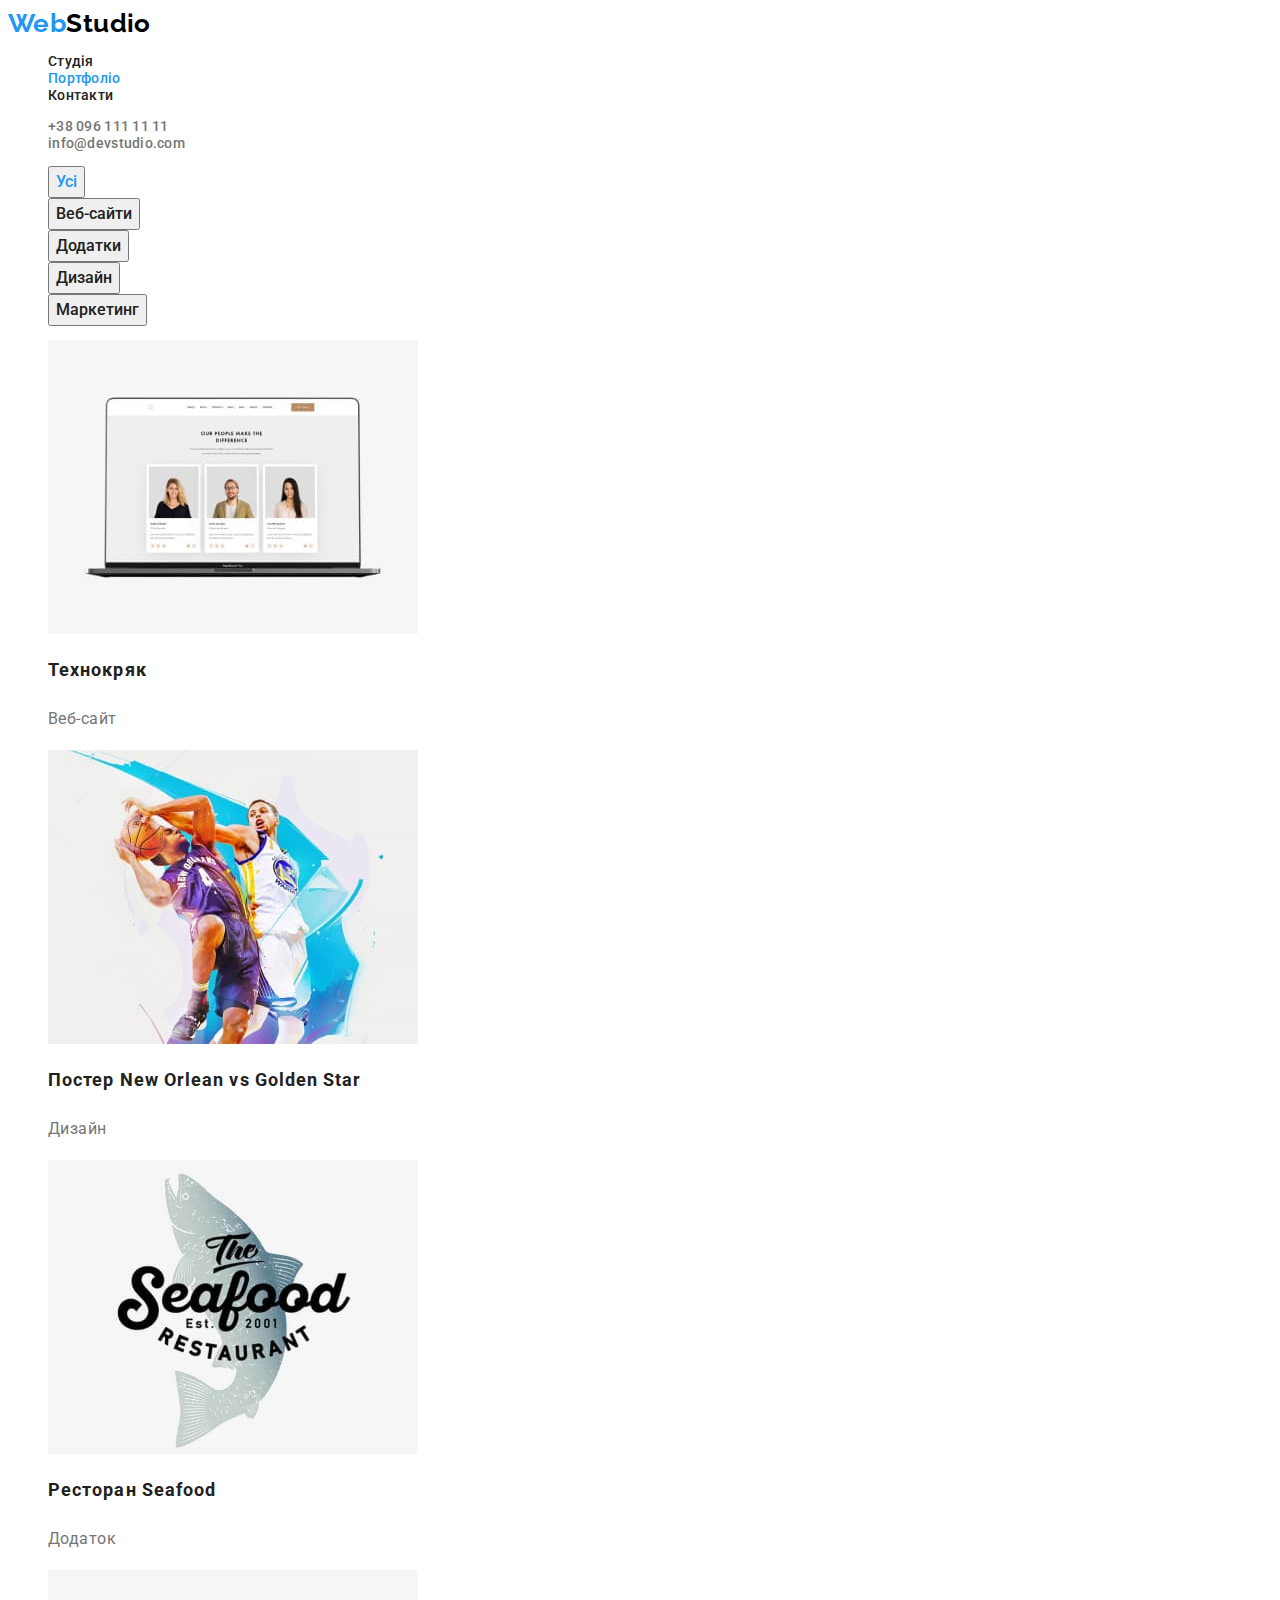
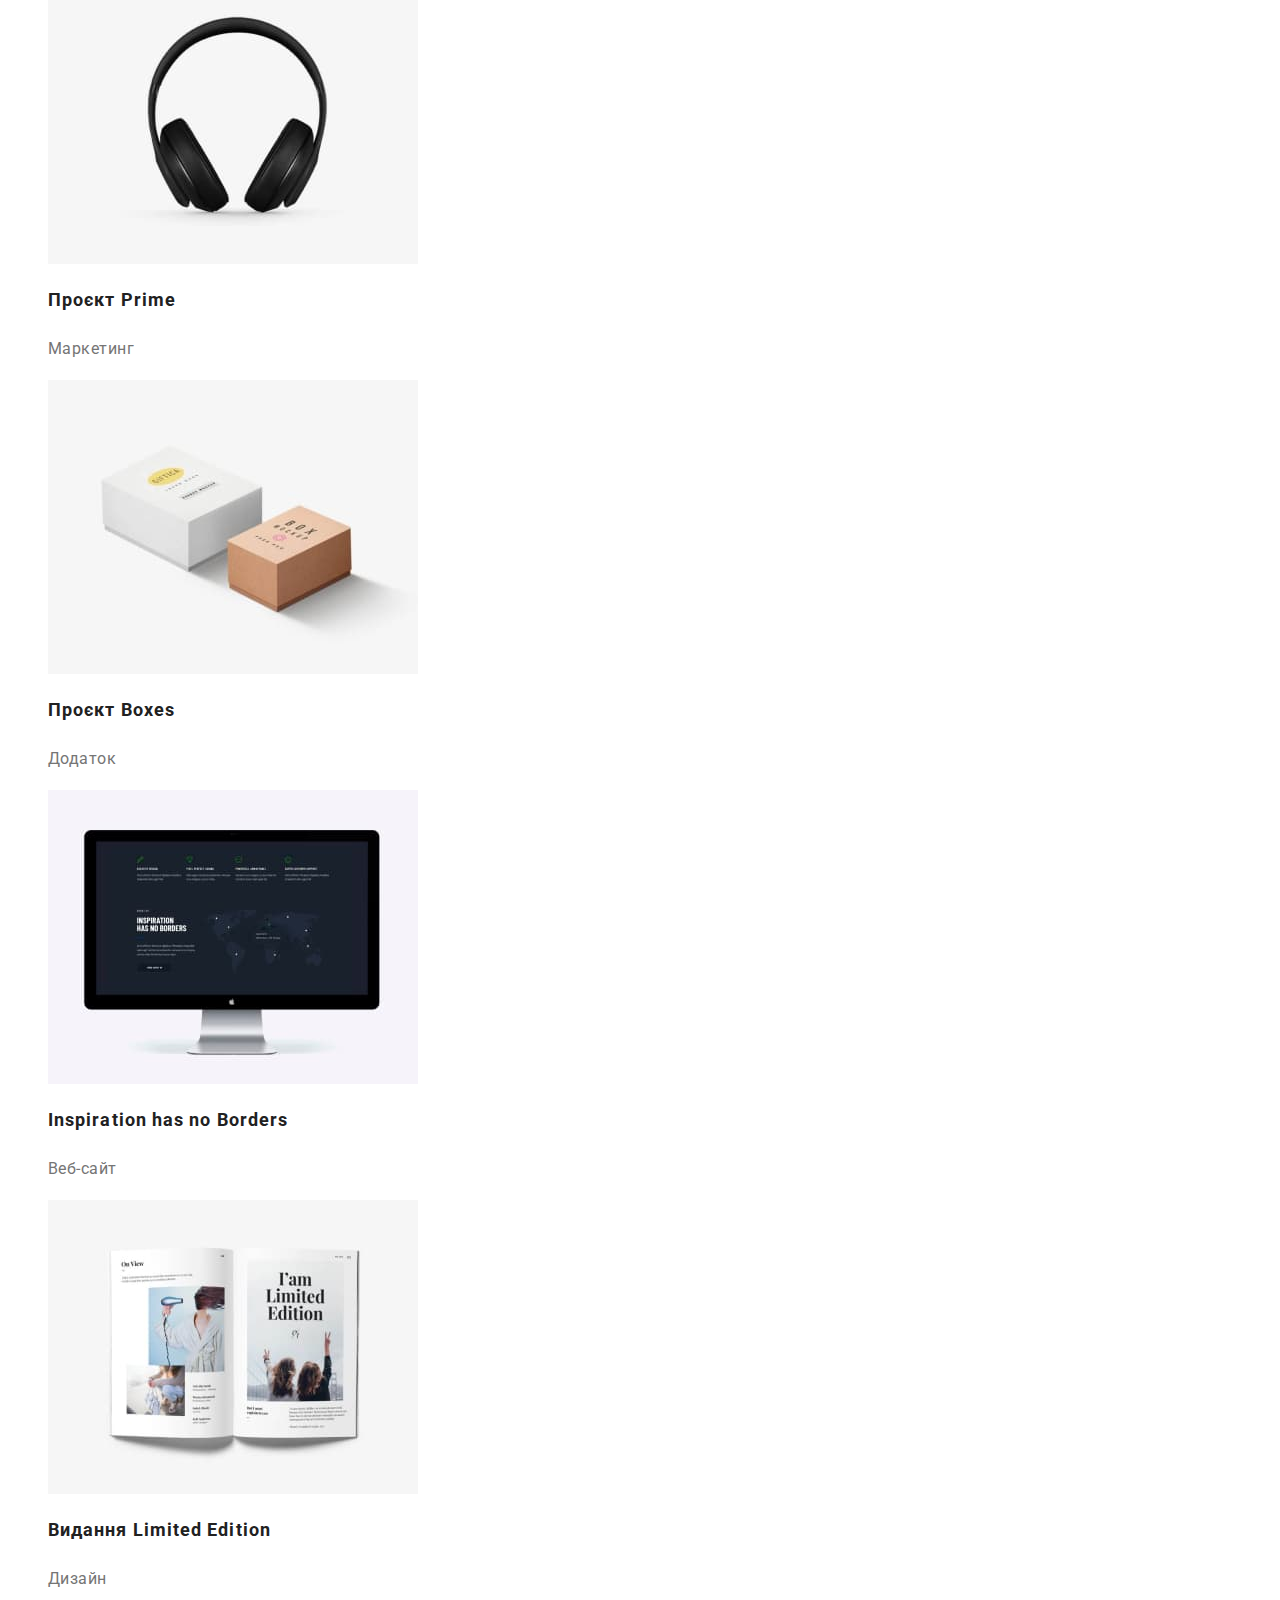
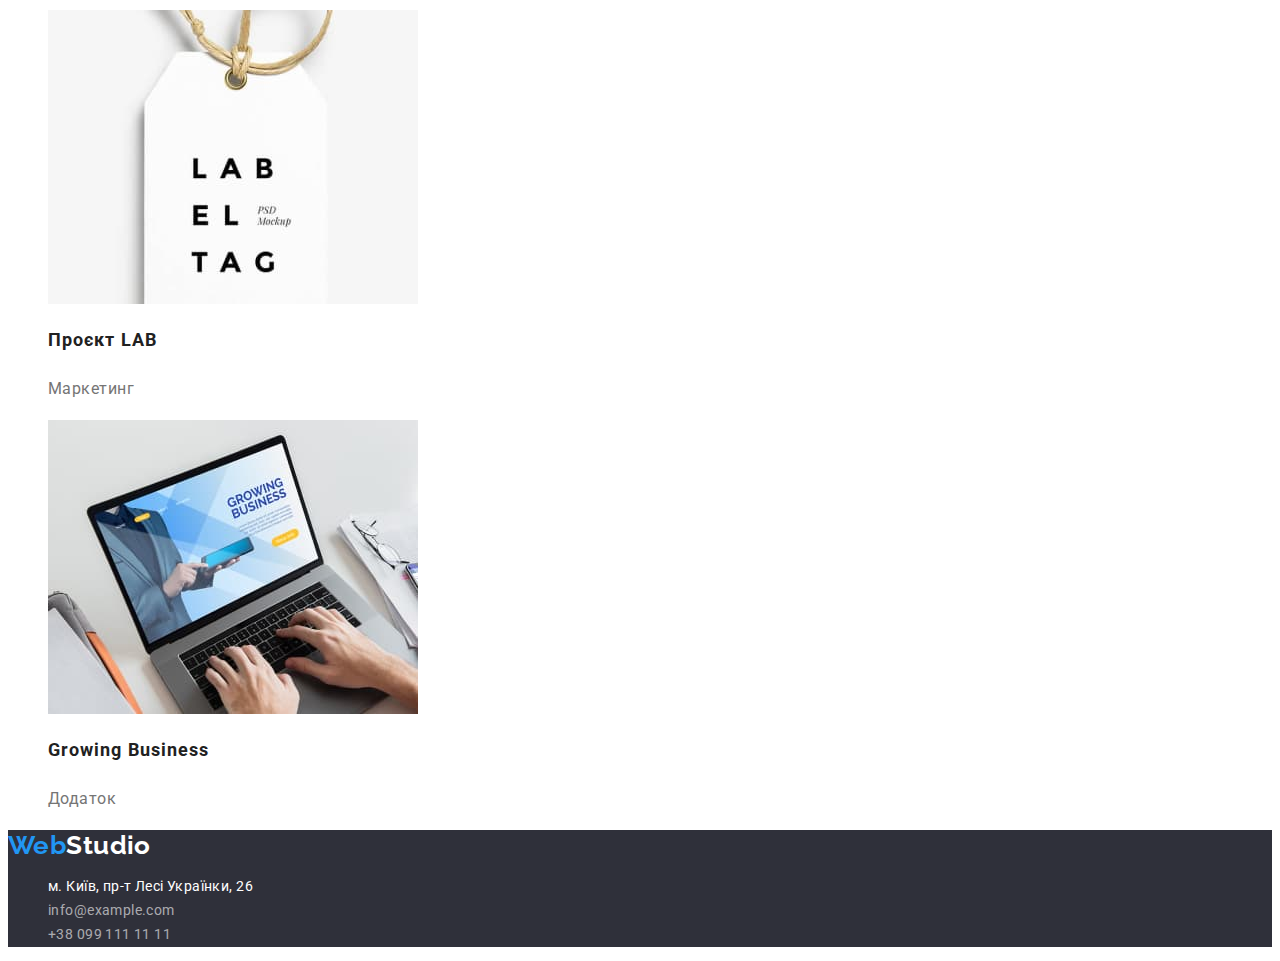
==== portfolio.html @ ed721f05 "add html+css" ====
<!DOCTYPE html>
<html lang="uk">
  <head>
    <meta charset="UTF-8" />
    <meta http-equiv="X-UA-Compatible" content="IE=edge" />
    <meta name="viewport" content="width=device-width, initial-scale=1.0" />
    <title>Portfolio</title>
    <link rel="preconnect" href="https://fonts.googleapis.com" />
    <link rel="preconnect" href="https://fonts.gstatic.com" crossorigin />
    <link
      href="https://fonts.googleapis.com/css2?family=Raleway:wght@700&family=Roboto:wght@400;500;700;900&display=swap"
      rel="stylesheet"
    />
    <link rel="stylesheet" href="./css/styles.css" />
  </head>

  <body>
    <!--HEADER-->
    <header class="header">
      <nav class="header-navigation">
        <a class="header-text link" href="x"
          ><span class="text-link">Web</span>Studio</a
        >
        <ul class="header-box list">
          <li class="box-item">
            <a class="item-link link" href="./index.html">Студія</a>
          </li>
          <li>
            <a class="item-link current link" href="./portfolio.html"
              >Портфоліо</a
            >
          </li>
          <li class="box-item">
            <a class="item-link link" href="x">Контакти</a>
          </li>
        </ul>
      </nav>
      <ul class="header-list list">
        <li class="header-item">
          <a class="list-link link" href="tel:+380961111111"
            >+38 096 111 11 11</a
          >
        </li>
        <li class="header-item">
          <a class="link-item link" href="mailto:info@devstudio.com"
            >info@devstudio.com</a
          >
        </li>
      </ul>
    </header>

    <!--MAIN-->
    <main class="main-page">
      <section class="page-content">
        <!--Цей заголовок буде видаленний-->
        <h1 class="visually-hidden">Портфоліо робіт</h1>
        <ul class="content list">
          <li class="content-item">
            <button class="content-link current" type="button">Усі</button>
          </li>
          <li class="content-item">
            <button class="content-link link" type="button">Веб-сайти</button>
          </li>
          <li class="content-item">
            <button class="content-link link" type="button">Додатки</button>
          </li>
          <li class="content-item">
            <button class="content-link link" type="button">Дизайн</button>
          </li>
          <li class="content-item">
            <button class="content-link link" type="button">Маркетинг</button>
          </li>
        </ul>

        <ul class="list-inner list">
          <li>
            <img
              class="inner-img"
              src="./img /img.jpg"
              alt="Техно кряк"
              width="370"
              height="294"
            />
            <h2 class="inner-title">Технокряк</h2>
            <p class="inner-text">Веб-сайт</p>
          </li>
          <li>
            <img
              class="inner-img"
              src="./img /imgbascet.jpg"
              alt="Баскетбол"
              width="370"
              height="294"
            />
            <h2 class="inner-title">Постер New Orlean vs Golden Star</h2>
            <p class="inner-text">Дизайн</p>
          </li>
          <li>
            <img
              class="inner-img"
              src="./img /imgsea.jpg"
              alt="Ресторан"
              width="370"
              height="294"
            />
            <h2 class="inner-title">Ресторан Seafood</h2>
            <p class="inner-text">Додаток</p>
          </li>
          <li>
            <img
              class="inner-img"
              src="./img /handsfree.jpg"
              alt="Навушникі"
              width="370"
              height="294"
            />
            <h2 class="inner-title">Проєкт Prime</h2>
            <p class="inner-text">Маркетинг</p>
          </li>
          <li>
            <img
              class="inner-img"
              src="./img /imgbox.jpg"
              alt="Коробки"
              width="370"
              height="294"
            />
            <h2 class="inner-title">Проєкт Boxes</h2>
            <p class="inner-text">Додаток</p>
          </li>
          <li>
            <img
              class="inner-img"
              src="./img /imgtv.jpg"
              alt="Монітор"
              width="370"
              height="294"
            />
            <h2 class="inner-title">Inspiration has no Borders</h2>
            <p class="inner-text">Веб-сайт</p>
          </li>
          <li>
            <img
              class="inner-img"
              src="./img /imgbook.jpg"
              alt="Книга"
              width="370"
              height="294"
            />
            <h2 class="inner-title">Видання Limited Edition</h2>
            <p class="inner-text">Дизайн</p>
          </li>
          <li>
            <img
              class="inner-img"
              src="./img /imgblank.jpg"
              alt="Лейба"
              width="370"
              height="294"
            />
            <h2 class="inner-title">Проєкт LAB</h2>
            <p class="inner-text">Маркетинг</p>
          </li>
          <li>
            <img
              class="inner-img"
              src="./img /imgnotbook.jpg"
              alt="Ноутбук"
              width="370"
              height="294"
            />
            <h2 class="inner-title">Growing Business</h2>
            <p class="inner-text">Додаток</p>
          </li>
        </ul>
      </section>
    </main>
    <!--FOOTER-->
    <footer class="footer">
      <a class="footer-link link" href="x"
        ><span class="text-list">Web</span>Studio</a
      >
      <address class="adress-page">
        <ul class="page-box list">
          <li class="box-list">
            <a
              class="box-link link"
              href="r-pagehttps://goo.gl/maps/kPVRU7UFDcs5jLM89"
              target="_blank"
              rel="noopener noreferrer"
              >м. Київ, пр-т Лесі Українки, 26</a
            >
          </li>
          <li class="list-mail">
            <a class="link-mail link" href="mailto:info@example.com"
              >info@example.com</a
            >
          </li>
          <li class="list-tel">
            <a class="link-tel link" href="tel:+380991111111"
              >+38 099 111 11 11</a
            >
          </li>
        </ul>
      </address>
    </footer>
  </body>
</html>
---- css/styles.css ----
/* колір основного текста  #212121  */
/* вторичний колір #757575 */
/* билий колір основного текста #FFFFFF */
/* акцент колір кнопкі #2196F3 */
/* прозорий білий rgba(255, 255, 255, 0.6) */

:root {
  --primary-text-color: #212121;
  --title-text-color: #757575;
  --acent-color: #2196f3;
  --white-text-color: #ffffff;
  --transparent-white-color: rgba(255, 255, 255, 0.6);
  --black-text-color: #000000;
}

body {
  font-family: "Roboto", sans-serif;
  background-color: var(--white-text-color);
  color: var(--primary-text-color);
  font-size: 14px;
  letter-spacing: 0.03em;
}

.link {
  text-decoration: none;
}

.list {
  list-style: none;
}

/*----------------------HEADER-------------------------------------*/

.header-text {
  font-family: "Raleway", sans-serif;
  font-weight: 700;
  font-size: 26px;
  line-height: 1.19;

  color: var(--black-text-color);
}

.text-link {
  color: var(--acent-color);
}

.item-link {
  font-style: normal;
  font-weight: 500;
  line-height: 1.14;
  letter-spacing: 0.02em;

  color: var(--primary-text-color);
}

.item-link:hover,
.item-link:focus {
  color: var(--acent-color);
}

.header-link {
  font-style: normal;
  font-weight: 500;
  line-height: 1.14;
  letter-spacing: 0.02em;
  color: var(--acent-color);
}

.list-link {
  font-style: normal;
  font-weight: 500;

  line-height: 1.14;
  letter-spacing: 0.02em;
  color: var(--title-text-color);
}

.list-link:hover,
.list-link:focus {
  color: var(--acent-color);
}

.link-item {
  font-style: normal;
  font-weight: 500;
  line-height: 1.14;
  letter-spacing: 0.02em;
  color: var(--title-text-color);
}

.link-item:hover,
.link-item:focus {
  color: var(--acent-color);
}

/* ------------Main hero ------------------*/
.main-container {
  background: #2f303a;
}

.main-title {
  font-weight: 900;
  font-size: 44px;
  line-height: 1.36;
  letter-spacing: 0.06em;
  text-transform: uppercase;
  color: var(--white-text-color);
}

.main-btn {
  font-style: normal;
  font-weight: 700;
  font-size: 16px;
  line-height: 1.87;
  letter-spacing: 0.06em;
  cursor: pointer;
  color: var(--white-text-color);
  background: var(--acent-color);
  box-shadow: 0px 4px 4px rgba(0, 0, 0, 0.15);
  border-radius: 4px;
}

.main-btn:hover,
.main-btn:focus {
  color: var(--acent-color);
  background-color: var(--white-text-color);
}

/* -------------Section Перевагт------------- */
.container-subtitle {
  font-weight: 700;
  font-size: 14px;
  line-height: 1.14;
  letter-spacing: 0.03em;
  text-transform: uppercase;
  color: var(--primary-text-color);
}

.container-text {
  font-weight: 400;
  line-height: 1.71;
  letter-spacing: 0.03em;
  color: var(--title-text-color);
}

/* ---------Section Чим займаємось------------ */
.box-title {
  font-weight: 700;
  font-size: 36px;
  line-height: 1.16;
  letter-spacing: 0.03em;
}

/* ----------------------Section Команда ---------------------------*/
.list-title {
  font-weight: 700;
  font-size: 36px;
  line-height: 1.16;
  letter-spacing: 0.03em;
}

.list-subtitle {
  font-weight: 500;
  font-size: 16px;
  line-height: 1.18;
  letter-spacing: 0.03em;
}

.list-text {
  font-size: 16px;
  line-height: 1.18;

  color: var(--title-text-color);
}

/* ------------------------------FOOTER---------------------------------- */
.footer {
  background: #2f303a;
}

.text-list {
  color: var(--acent-color);
}

.footer-link {
  font-family: "Raleway";
  font-style: normal;
  font-weight: 700;
  font-size: 26px;
  line-height: 1.19;

  color: var(--white-text-color);
}

.box-link {
  font-style: normal;
  line-height: 1.71;

  color: var(--white-text-color);
}

.link-mail,
.link-tel {
  font-style: normal;
  line-height: 1.71;

  color: rgba(255, 255, 255, 0.6);
}

.link-mail:hover,
.link-mail:focus {
  color: var(--acent-color);
}

.link-tel:hover,
.link-tel:focus {
  color: var(--acent-color);
}

/* ------------------------------P O R T F O L I O ------------------*/

/* ------------------------------header---------------------------- */

/* ------------------------Main --------------------------------------------*/
.visually-hidden {
  position: absolute;
  white-space: nowrap;
  width: 1px;
  height: 1px;
  overflow: hidden;
  border: 0;
  padding: 0;
  clip: rect(0 0 0 0);
  clip-path: inset(50%);
  margin: -1px;
}

.content-link {
  font-family: "Roboto";
  font-style: normal;
  font-weight: 500;
  font-size: 16px;
  line-height: 1.63;

  color: var(--primary-text-color);
}

.content-link:hover,
.content-link:focus {
  color: var(--white-text-color);
  background-color: var(--acent-color);
}

.current {
  color: var(--acent-color);
}

/* -------------Section Перелік-------------------- */

.inner-title {
  font-weight: 700;
  font-size: 18px;
  line-height: 2;
  letter-spacing: 0.06em;
}

.inner-text {
  font-size: 16px;
  line-height: 1.88;
  letter-spacing: 0.03em;
  color: var(--title-text-color);
}
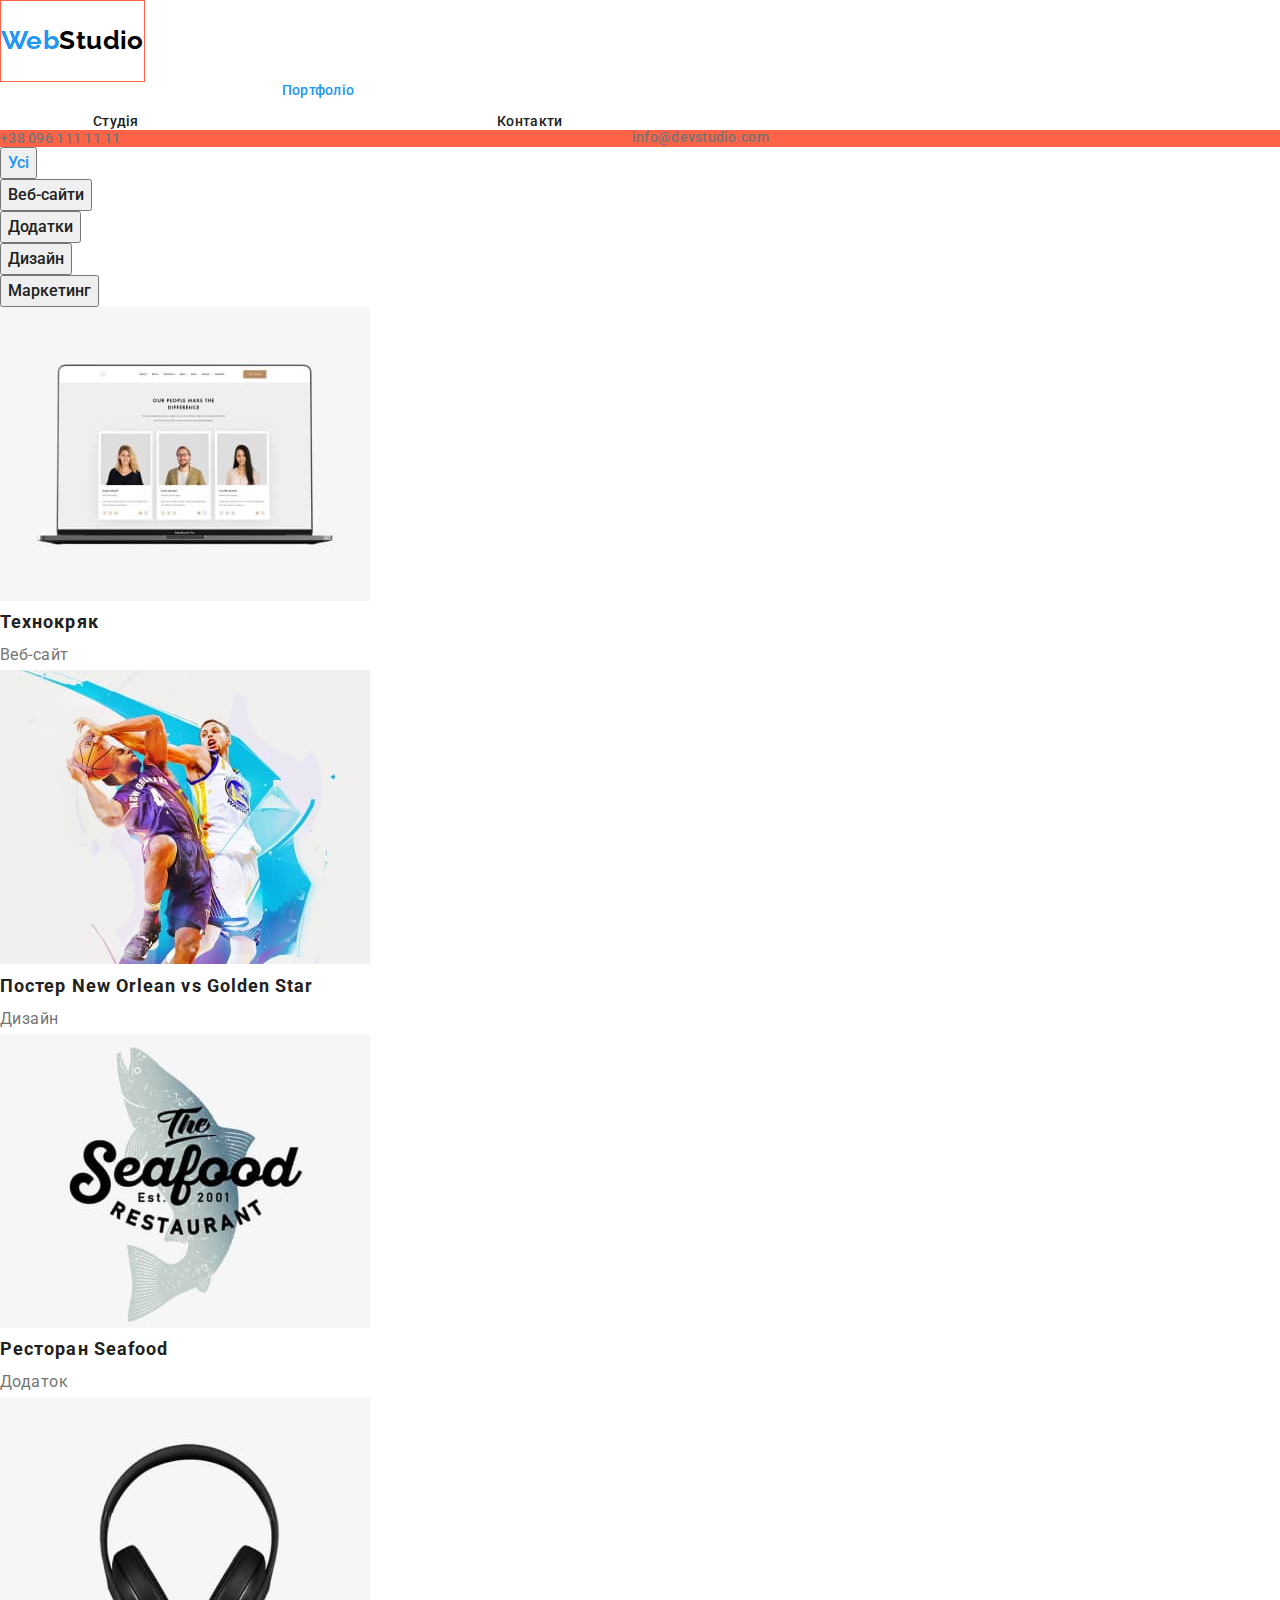
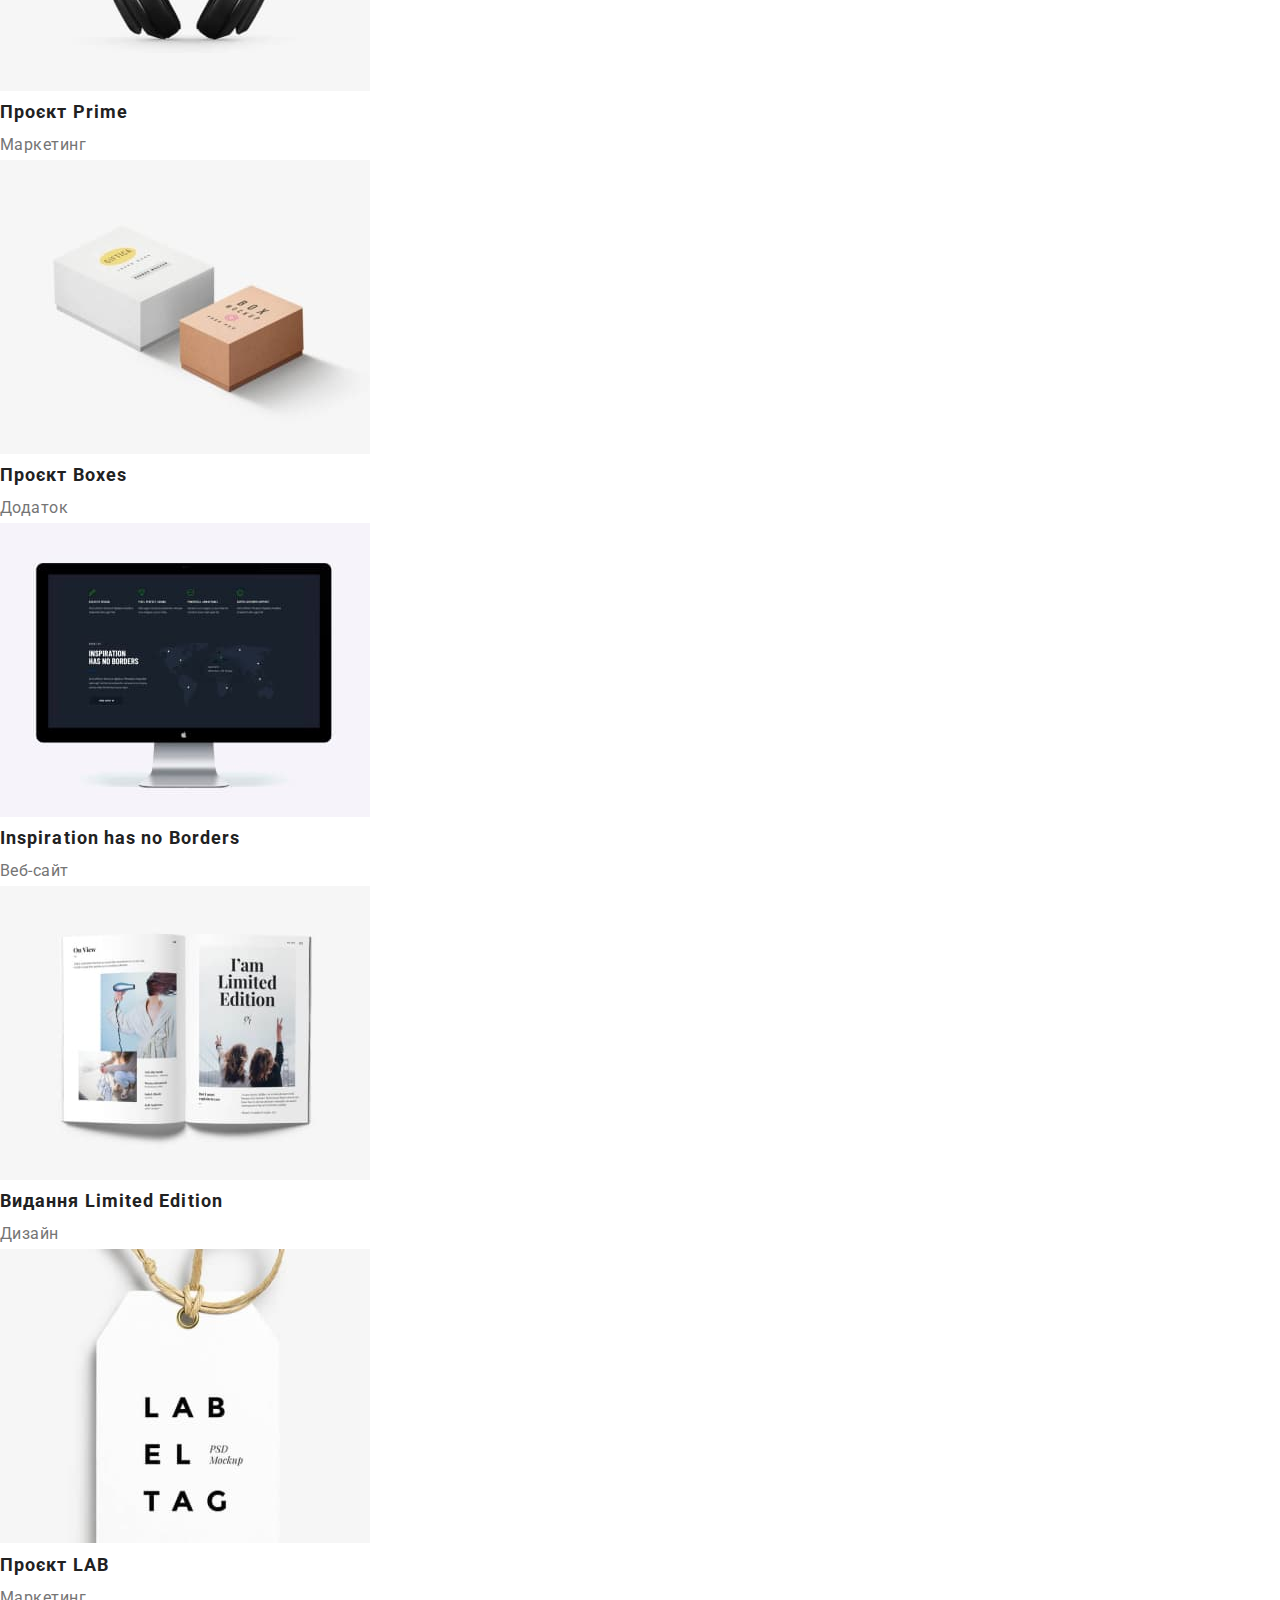
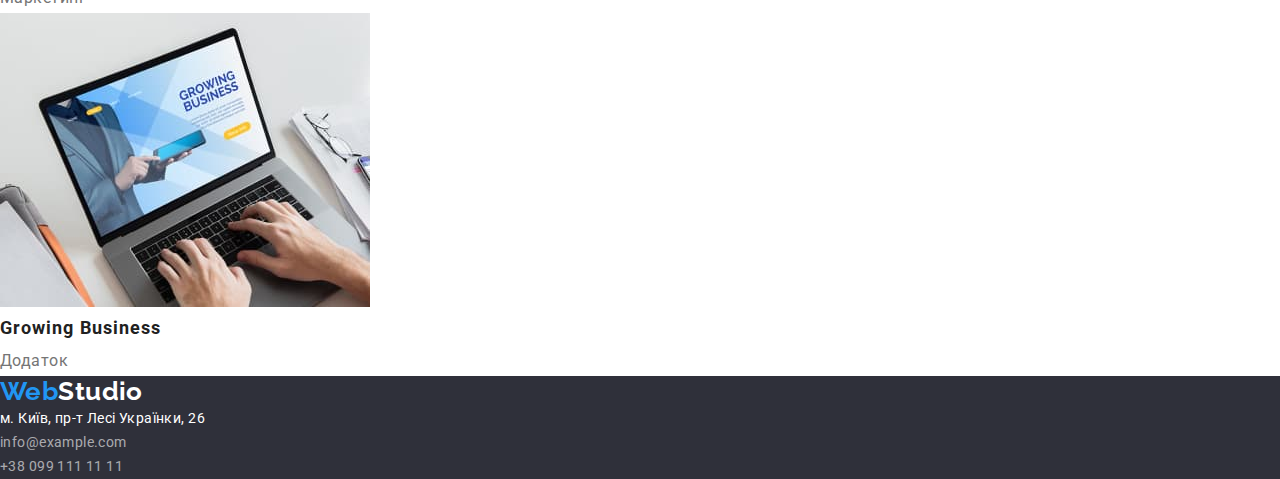
==== commit 7362e2a8: "wl 3" ====
--- a/portfolio.html
+++ b/portfolio.html
@@ -10,6 +10,10 @@
     <link
       href="https://fonts.googleapis.com/css2?family=Raleway:wght@700&family=Roboto:wght@400;500;700;900&display=swap"
       rel="stylesheet"
+    />
+    <link
+      rel="stylesheet"
+      href="https://cdnjs.cloudflare.com/ajax/libs/modern-normalize/1.0.0/modern-normalize.min.css"
     />
     <link rel="stylesheet" href="./css/styles.css" />
   </head>
--- a/css/styles.css
+++ b/css/styles.css
@@ -11,15 +11,31 @@
   --white-text-color: #ffffff;
   --transparent-white-color: rgba(255, 255, 255, 0.6);
   --black-text-color: #000000;
-}
+  --hero-color: #2f303a;
+}
+/* html {
+  box-sizing: border-box;
+}
+*,
+*::before,
+*::after {
+  box-sizing: inherit;
+} */
 
 body {
-  font-family: "Roboto", sans-serif;
+  font-family: 'Roboto', sans-serif;
   background-color: var(--white-text-color);
   color: var(--primary-text-color);
   font-size: 14px;
   letter-spacing: 0.03em;
 }
+.container {
+  margin: 0 auto;
+  padding-left: 15px;
+  padding-right: 15px;
+  width: 1230px;
+  outline: 2px solid tomato;
+}
 
 .link {
   text-decoration: none;
@@ -29,199 +45,23 @@
   list-style: none;
 }
 
-/*----------------------HEADER-------------------------------------*/
-
-.header-text {
-  font-family: "Raleway", sans-serif;
-  font-weight: 700;
-  font-size: 26px;
-  line-height: 1.19;
-
-  color: var(--black-text-color);
-}
-
-.text-link {
-  color: var(--acent-color);
-}
-
-.item-link {
-  font-style: normal;
-  font-weight: 500;
-  line-height: 1.14;
-  letter-spacing: 0.02em;
-
-  color: var(--primary-text-color);
-}
-
-.item-link:hover,
-.item-link:focus {
-  color: var(--acent-color);
-}
-
-.header-link {
-  font-style: normal;
-  font-weight: 500;
-  line-height: 1.14;
-  letter-spacing: 0.02em;
-  color: var(--acent-color);
-}
-
-.list-link {
-  font-style: normal;
-  font-weight: 500;
-
-  line-height: 1.14;
-  letter-spacing: 0.02em;
-  color: var(--title-text-color);
-}
-
-.list-link:hover,
-.list-link:focus {
-  color: var(--acent-color);
-}
-
-.link-item {
-  font-style: normal;
-  font-weight: 500;
-  line-height: 1.14;
-  letter-spacing: 0.02em;
-  color: var(--title-text-color);
-}
-
-.link-item:hover,
-.link-item:focus {
-  color: var(--acent-color);
-}
-
-/* ------------Main hero ------------------*/
-.main-container {
-  background: #2f303a;
-}
-
-.main-title {
-  font-weight: 900;
-  font-size: 44px;
-  line-height: 1.36;
-  letter-spacing: 0.06em;
-  text-transform: uppercase;
-  color: var(--white-text-color);
-}
-
-.main-btn {
-  font-style: normal;
-  font-weight: 700;
-  font-size: 16px;
-  line-height: 1.87;
-  letter-spacing: 0.06em;
-  cursor: pointer;
-  color: var(--white-text-color);
-  background: var(--acent-color);
-  box-shadow: 0px 4px 4px rgba(0, 0, 0, 0.15);
-  border-radius: 4px;
-}
-
-.main-btn:hover,
-.main-btn:focus {
-  color: var(--acent-color);
-  background-color: var(--white-text-color);
-}
-
-/* -------------Section Перевагт------------- */
-.container-subtitle {
-  font-weight: 700;
-  font-size: 14px;
-  line-height: 1.14;
-  letter-spacing: 0.03em;
-  text-transform: uppercase;
-  color: var(--primary-text-color);
-}
-
-.container-text {
-  font-weight: 400;
-  line-height: 1.71;
-  letter-spacing: 0.03em;
-  color: var(--title-text-color);
-}
-
-/* ---------Section Чим займаємось------------ */
-.box-title {
-  font-weight: 700;
-  font-size: 36px;
-  line-height: 1.16;
-  letter-spacing: 0.03em;
-}
-
-/* ----------------------Section Команда ---------------------------*/
-.list-title {
-  font-weight: 700;
-  font-size: 36px;
-  line-height: 1.16;
-  letter-spacing: 0.03em;
-}
-
-.list-subtitle {
-  font-weight: 500;
-  font-size: 16px;
-  line-height: 1.18;
-  letter-spacing: 0.03em;
-}
-
-.list-text {
-  font-size: 16px;
-  line-height: 1.18;
-
-  color: var(--title-text-color);
-}
-
-/* ------------------------------FOOTER---------------------------------- */
-.footer {
-  background: #2f303a;
-}
-
-.text-list {
-  color: var(--acent-color);
-}
-
-.footer-link {
-  font-family: "Raleway";
-  font-style: normal;
-  font-weight: 700;
-  font-size: 26px;
-  line-height: 1.19;
-
-  color: var(--white-text-color);
-}
-
-.box-link {
-  font-style: normal;
-  line-height: 1.71;
-
-  color: var(--white-text-color);
-}
-
-.link-mail,
-.link-tel {
-  font-style: normal;
-  line-height: 1.71;
-
-  color: rgba(255, 255, 255, 0.6);
-}
-
-.link-mail:hover,
-.link-mail:focus {
-  color: var(--acent-color);
-}
-
-.link-tel:hover,
-.link-tel:focus {
-  color: var(--acent-color);
-}
-
-/* ------------------------------P O R T F O L I O ------------------*/
-
-/* ------------------------------header---------------------------- */
-
-/* ------------------------Main --------------------------------------------*/
+h1,
+h2,
+h3,
+h4,
+h5,
+h6,
+p {
+  margin-bottom: 0;
+  margin-top: 0;
+}
+
+ul,
+ol {
+  margin: 0;
+  padding-left: 0;
+}
+
 .visually-hidden {
   position: absolute;
   white-space: nowrap;
@@ -235,8 +75,288 @@
   margin: -1px;
 }
 
+.section {
+  padding-top: 94px;
+  padding-bottom: 94px;
+}
+
+/*----------------------HEADER-------------------------------------*/
+.main-nav {
+  /* background-color: aquamarine; */
+  margin: 0;
+  padding: 0;
+  display: flex;
+}
+
+.header-box {
+  display: flex;
+  margin: 0;
+}
+
+.header-text {
+  border: 1px solid tomato;
+  display: inline-block;
+  padding-left: 0px;
+  padding-top: 24px;
+  padding-bottom: 25px;
+
+  font-family: 'Raleway', sans-serif;
+  font-weight: 700;
+  font-size: 26px;
+  line-height: 1.19;
+
+  color: var(--black-text-color);
+}
+
+.text-link {
+  color: var(--acent-color);
+}
+.box-item {
+}
+
+.item-link {
+  padding-left: 93px;
+  padding-right: 50px;
+  padding-top: 32px;
+
+  font-style: normal;
+  font-weight: 500;
+  line-height: 1.14;
+  letter-spacing: 0.02em;
+
+  color: var(--primary-text-color);
+}
+
+.item-link:hover,
+.item-link:focus {
+  color: var(--acent-color);
+}
+
+/* .header-items {
+  display: flex;
+} */
+
+.header-list {
+  display: flex;
+
+  background-color: tomato;
+  display: flex;
+  margin: 0;
+}
+.header-item {
+  margin-right: auto;
+}
+
+.header-link {
+  font-style: normal;
+  font-weight: 500;
+  line-height: 1.14;
+  letter-spacing: 0.02em;
+  color: var(--acent-color);
+}
+
+.list-link {
+  font-style: normal;
+  font-weight: 500;
+
+  line-height: 1.14;
+  letter-spacing: 0.02em;
+  color: var(--title-text-color);
+}
+
+.list-link:hover,
+.list-link:focus {
+  color: var(--acent-color);
+}
+
+.link-item {
+  display: block;
+  font-style: normal;
+  font-weight: 500;
+  line-height: 1.14;
+  letter-spacing: 0.02em;
+  color: var(--title-text-color);
+}
+
+.link-item:hover,
+.link-item:focus {
+  color: var(--acent-color);
+}
+
+/* ------------Main hero ------------------*/
+.main {
+}
+.hero {
+  background-color: var(--hero-color);
+}
+
+.main-title {
+  margin-left: 235px;
+  margin-right: 235px;
+  margin-top: 0;
+  margin-bottom: 30px;
+  font-weight: 900;
+  font-size: 44px;
+  line-height: 1.36;
+  text-align: center;
+  letter-spacing: 0.06em;
+  text-transform: uppercase;
+
+  color: var(--white-text-color);
+}
+
+.main-btn {
+  display: block;
+  margin: 0 auto;
+  font-style: normal;
+  font-weight: 700;
+  font-size: 16px;
+  line-height: 1.87;
+  letter-spacing: 0.06em;
+
+  cursor: pointer;
+  color: var(--white-text-color);
+  background: var(--acent-color);
+  box-shadow: 0px 4px 4px rgba(0, 0, 0, 0.15);
+  border-radius: 4px;
+}
+
+.main-btn:hover,
+.main-btn:focus {
+  color: var(--acent-color);
+  background-color: var(--white-text-color);
+}
+
+/* -------------Section Перевагт------------- */
+
+.container-item {
+  background-color: aquamarine;
+  display: flex;
+  margin: 0;
+}
+
+.item-lists:first-child {
+  margin-right: 30px;
+}
+
+.container-subtitle {
+  padding-bottom: 10px;
+
+  font-weight: 700;
+  font-size: 14px;
+  line-height: 1.14;
+  letter-spacing: 0.03em;
+  text-transform: uppercase;
+  color: var(--primary-text-color);
+}
+
+.container-text {
+  padding-bottom: 118px;
+
+  font-weight: 400;
+  line-height: 1.71;
+  letter-spacing: 0.03em;
+  color: var(--title-text-color);
+}
+
+/* ---------Section Чим займаємось------------ */
+
+.container-box {
+}
+
+.box-title {
+  text-align: center;
+
+  font-weight: 700;
+  font-size: 36px;
+  line-height: 1.16;
+  letter-spacing: 0.03em;
+}
+
+.box-item {
+  display: flex;
+}
+
+/* ----------------------Section Команда ---------------------------*/
+.list-title {
+  text-align: center;
+
+  font-weight: 700;
+  font-size: 36px;
+  line-height: 1.16;
+  letter-spacing: 0.03em;
+}
+
+.list-item {
+  display: flex;
+}
+
+.list-subtitle {
+  font-weight: 500;
+  font-size: 16px;
+  line-height: 1.18;
+  letter-spacing: 0.03em;
+}
+
+.list-text {
+  font-size: 16px;
+  line-height: 1.18;
+
+  color: var(--title-text-color);
+}
+
+/* ------------------------------FOOTER---------------------------------- */
+.footer {
+  background: #2f303a;
+}
+
+.text-list {
+  color: var(--acent-color);
+}
+
+.footer-link {
+  font-family: 'Raleway';
+  font-style: normal;
+  font-weight: 700;
+  font-size: 26px;
+  line-height: 1.19;
+
+  color: var(--white-text-color);
+}
+
+.box-link {
+  font-style: normal;
+  line-height: 1.71;
+
+  color: var(--white-text-color);
+}
+
+.link-mail,
+.link-tel {
+  font-style: normal;
+  line-height: 1.71;
+
+  color: rgba(255, 255, 255, 0.6);
+}
+
+.link-mail:hover,
+.link-mail:focus {
+  color: var(--acent-color);
+}
+
+.link-tel:hover,
+.link-tel:focus {
+  color: var(--acent-color);
+}
+
+/* ------------------------------P O R T F O L I O ------------------*/
+
+/* ------------------------------header---------------------------- */
+
+/* ------------------------Main --------------------------------------------*/
+
 .content-link {
-  font-family: "Roboto";
+  font-family: 'Roboto';
   font-style: normal;
   font-weight: 500;
   font-size: 16px;
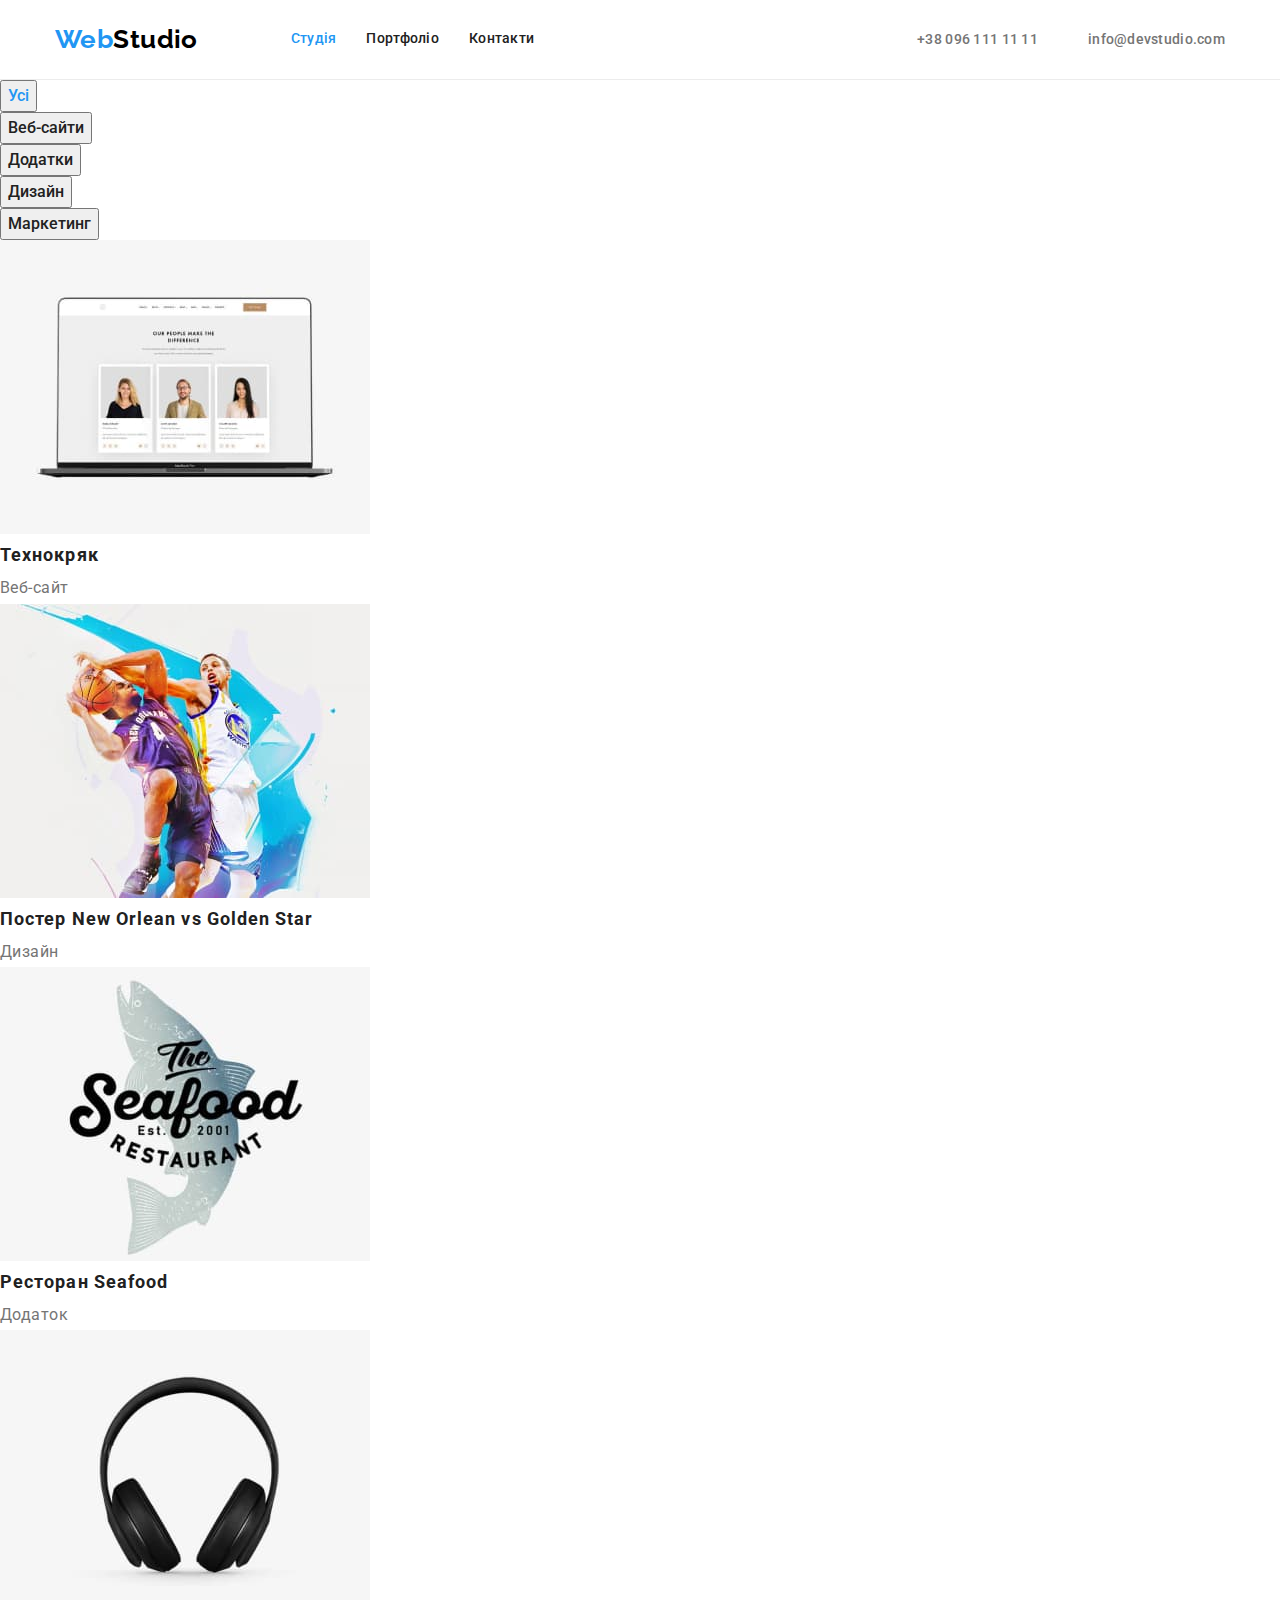
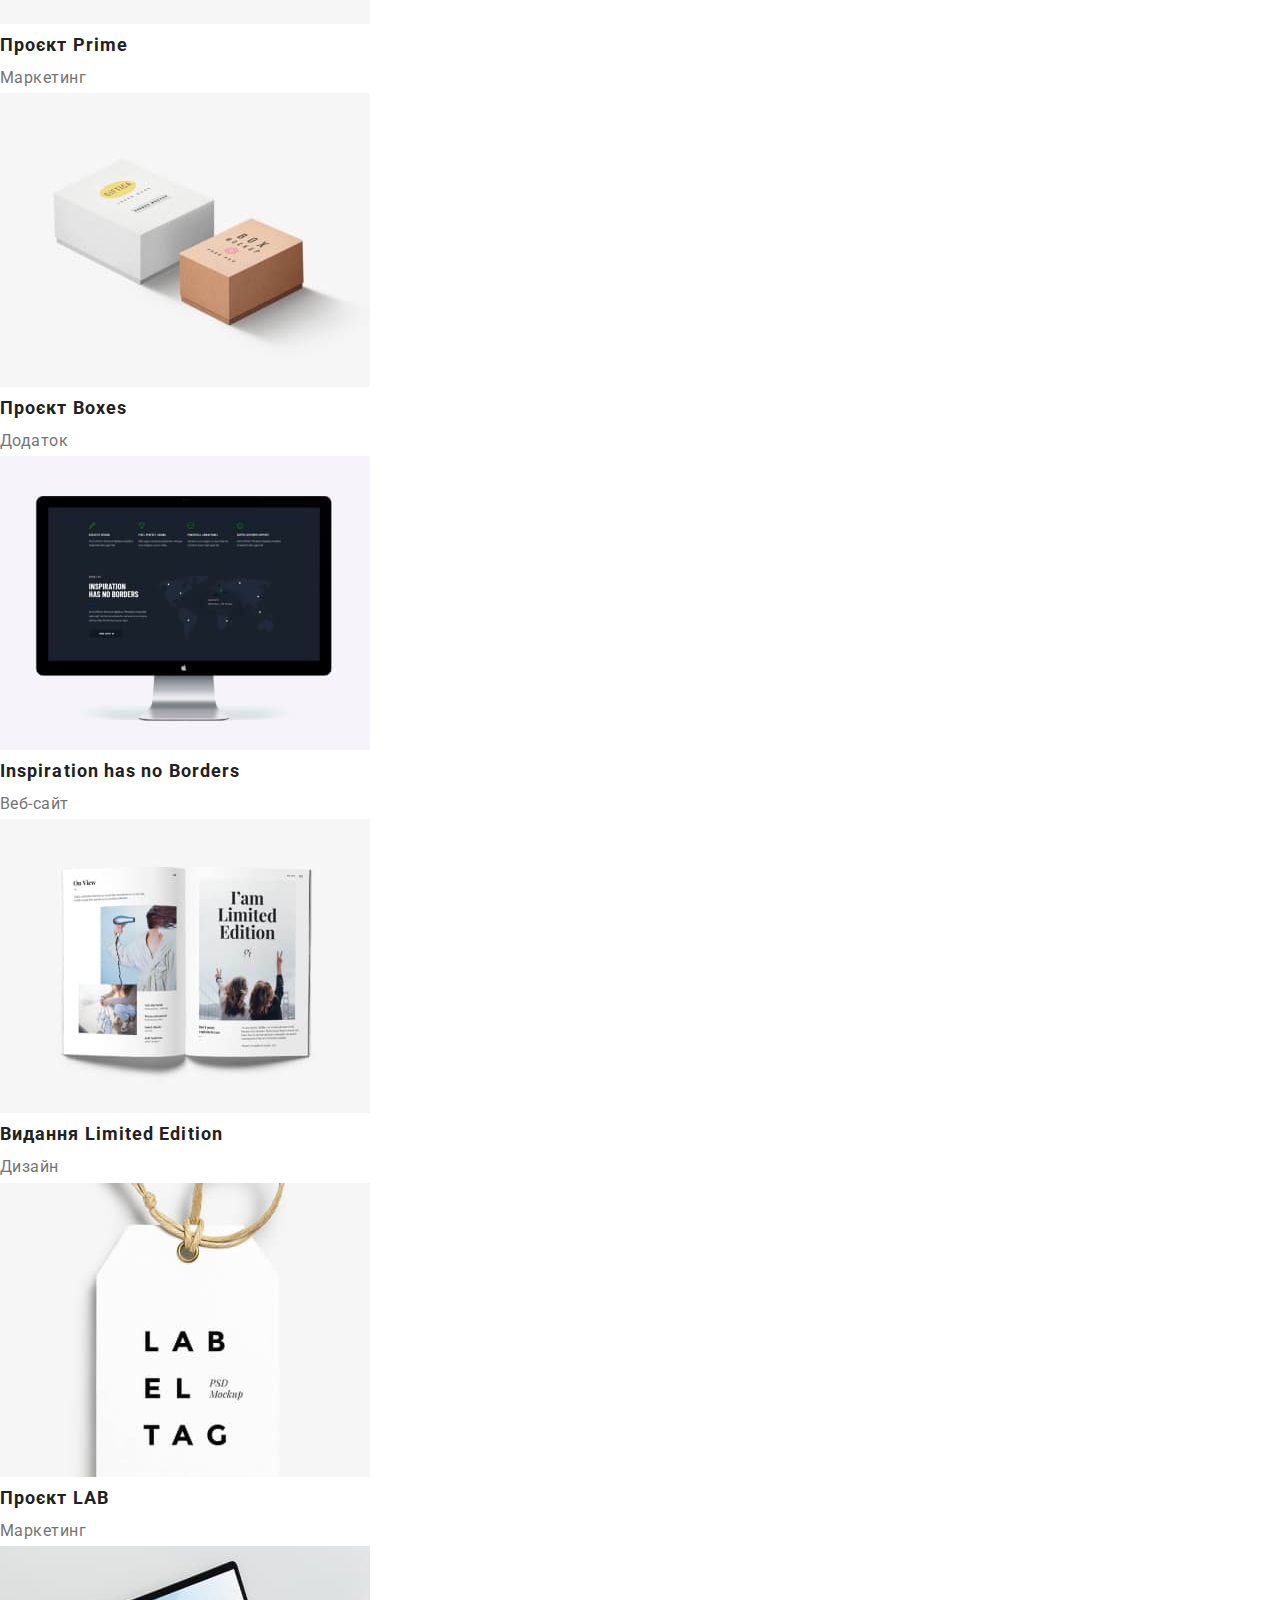
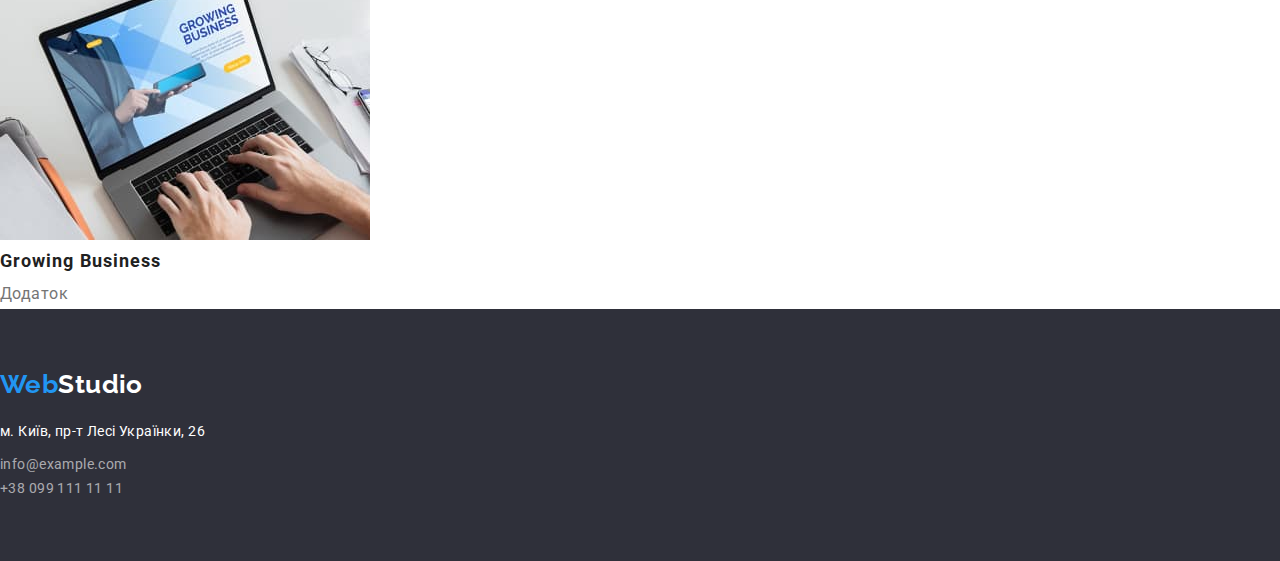
==== commit 78ce4d59: "зробив першу сторінку" ====
--- a/portfolio.html
+++ b/portfolio.html
@@ -21,36 +21,39 @@
   <body>
     <!--HEADER-->
     <header class="header">
-      <nav class="header-navigation">
-        <a class="header-text link" href="x"
-          ><span class="text-link">Web</span>Studio</a
-        >
-        <ul class="header-box list">
-          <li class="box-item">
-            <a class="item-link link" href="./index.html">Студія</a>
-          </li>
-          <li>
-            <a class="item-link current link" href="./portfolio.html"
-              >Портфоліо</a
-            >
-          </li>
-          <li class="box-item">
-            <a class="item-link link" href="x">Контакти</a>
-          </li>
-        </ul>
-      </nav>
-      <ul class="header-list list">
-        <li class="header-item">
-          <a class="list-link link" href="tel:+380961111111"
-            >+38 096 111 11 11</a
+      <div class="container header-container">
+        <nav class="main-nav">
+          <a class="header-text link" href="x"
+            ><span class="text-link">Web</span>Studio</a
           >
-        </li>
-        <li class="header-item">
-          <a class="link-item link" href="mailto:info@devstudio.com"
-            >info@devstudio.com</a
-          >
-        </li>
-      </ul>
+          <ul class="header-box list">
+            <li class="box-item">
+              <a class="item-link current link" href="./index.html">Студія</a>
+            </li>
+            <li class="box-item">
+              <a class="item-link link" href="./portfolio.html">Портфоліо</a>
+            </li>
+            <li class="box-item">
+              <a class="item-link link" href="x">Контакти</a>
+            </li>
+          </ul>
+        </nav>
+
+        <div class="header-contact">
+          <ul class="header-list list">
+            <li class="header-item">
+              <a class="list-link link" href="tel:+380961111111"
+                >+38 096 111 11 11</a
+              >
+            </li>
+            <li class="header-item">
+              <a class="link-item link" href="mailto:info@devstudio.com"
+                >info@devstudio.com</a
+              >
+            </li>
+          </ul>
+        </div>
+      </div>
     </header>
 
     <!--MAIN-->
--- a/css/styles.css
+++ b/css/styles.css
@@ -12,6 +12,8 @@
   --transparent-white-color: rgba(255, 255, 255, 0.6);
   --black-text-color: #000000;
   --hero-color: #2f303a;
+  --color-section-command: #f5f4fa;
+  --border-header: #ececec;
 }
 /* html {
   box-sizing: border-box;
@@ -33,8 +35,8 @@
   margin: 0 auto;
   padding-left: 15px;
   padding-right: 15px;
-  width: 1230px;
-  outline: 2px solid tomato;
+  width: 1200px;
+  /* outline: 2px solid tomato; */
 }
 
 .link {
@@ -81,25 +83,31 @@
 }
 
 /*----------------------HEADER-------------------------------------*/
+
+.header {
+  border-bottom: 1px solid var(--border-header);
+}
+
+.header-container {
+  display: flex;
+  align-items: center;
+}
+
 .main-nav {
-  /* background-color: aquamarine; */
-  margin: 0;
-  padding: 0;
-  display: flex;
+  display: flex;
+  align-items: center;
+}
+
+.header-text {
+  margin: 24px 93px 24px 0;
 }
 
 .header-box {
   display: flex;
-  margin: 0;
+  gap: 30px;
 }
 
 .header-text {
-  border: 1px solid tomato;
-  display: inline-block;
-  padding-left: 0px;
-  padding-top: 24px;
-  padding-bottom: 25px;
-
   font-family: 'Raleway', sans-serif;
   font-weight: 700;
   font-size: 26px;
@@ -115,10 +123,6 @@
 }
 
 .item-link {
-  padding-left: 93px;
-  padding-right: 50px;
-  padding-top: 32px;
-
   font-style: normal;
   font-weight: 500;
   line-height: 1.14;
@@ -132,18 +136,17 @@
   color: var(--acent-color);
 }
 
-/* .header-items {
-  display: flex;
-} */
+.header-contact {
+  display: flex;
+  margin-left: auto;
+  align-items: center;
+}
 
 .header-list {
   display: flex;
-
-  background-color: tomato;
-  display: flex;
-  margin: 0;
-}
-.header-item {
+  gap: 50px;
+}
+.header-items {
   margin-right: auto;
 }
 
@@ -170,7 +173,6 @@
 }
 
 .link-item {
-  display: block;
   font-style: normal;
   font-weight: 500;
   line-height: 1.14;
@@ -191,10 +193,11 @@
 }
 
 .main-title {
-  margin-left: 235px;
-  margin-right: 235px;
+  margin-left: auto;
+  margin-right: auto;
   margin-top: 0;
   margin-bottom: 30px;
+
   font-weight: 900;
   font-size: 44px;
   line-height: 1.36;
@@ -207,7 +210,11 @@
 
 .main-btn {
   display: block;
-  margin: 0 auto;
+  margin-left: auto;
+  margin-right: auto;
+  margin-bottom: 200px;
+  padding: 10px 32px;
+
   font-style: normal;
   font-weight: 700;
   font-size: 16px;
@@ -230,12 +237,10 @@
 /* -------------Section Перевагт------------- */
 
 .container-item {
-  background-color: aquamarine;
-  display: flex;
-  margin: 0;
-}
-
-.item-lists:first-child {
+  display: flex;
+}
+
+.item-lists:not(:last-child) {
   margin-right: 30px;
 }
 
@@ -261,11 +266,9 @@
 
 /* ---------Section Чим займаємось------------ */
 
-.container-box {
-}
-
 .box-title {
   text-align: center;
+  margin-bottom: 50px;
 
   font-weight: 700;
   font-size: 36px;
@@ -275,11 +278,21 @@
 
 .box-item {
   display: flex;
+  justify-content: space-between;
+}
+.section-images:not(:last-child) {
+  margin-right: 30px;
 }
 
 /* ----------------------Section Команда ---------------------------*/
+
+.command {
+  background-color: var(--color-section-command);
+}
+
 .list-title {
   text-align: center;
+  margin-bottom: 50px;
 
   font-weight: 700;
   font-size: 36px;
@@ -287,11 +300,20 @@
   letter-spacing: 0.03em;
 }
 
+.command-list:not(:last-child) {
+  padding-right: 30px;
+}
+
 .list-item {
   display: flex;
+  justify-content: space-between;
 }
 
 .list-subtitle {
+  margin-top: 30px;
+  margin-bottom: 10px;
+  text-align: center;
+
   font-weight: 500;
   font-size: 16px;
   line-height: 1.18;
@@ -299,6 +321,10 @@
 }
 
 .list-text {
+  margin-top: 10px;
+  margin-bottom: 30px;
+  text-align: center;
+
   font-size: 16px;
   line-height: 1.18;
 
@@ -307,11 +333,9 @@
 
 /* ------------------------------FOOTER---------------------------------- */
 .footer {
-  background: #2f303a;
-}
-
-.text-list {
-  color: var(--acent-color);
+  padding-top: 60px;
+  padding-bottom: 60px;
+  background: var(--hero-color);
 }
 
 .footer-link {
@@ -324,6 +348,21 @@
   color: var(--white-text-color);
 }
 
+.text-list {
+  color: var(--acent-color);
+}
+
+.adress-page {
+}
+
+.page-box {
+  margin-top: 20px;
+}
+
+.box-list:not(:last-child) {
+  margin-bottom: 9px;
+}
+
 .box-link {
   font-style: normal;
   line-height: 1.71;
@@ -336,7 +375,7 @@
   font-style: normal;
   line-height: 1.71;
 
-  color: rgba(255, 255, 255, 0.6);
+  color: var(--transparent-white-color);
 }
 
 .link-mail:hover,
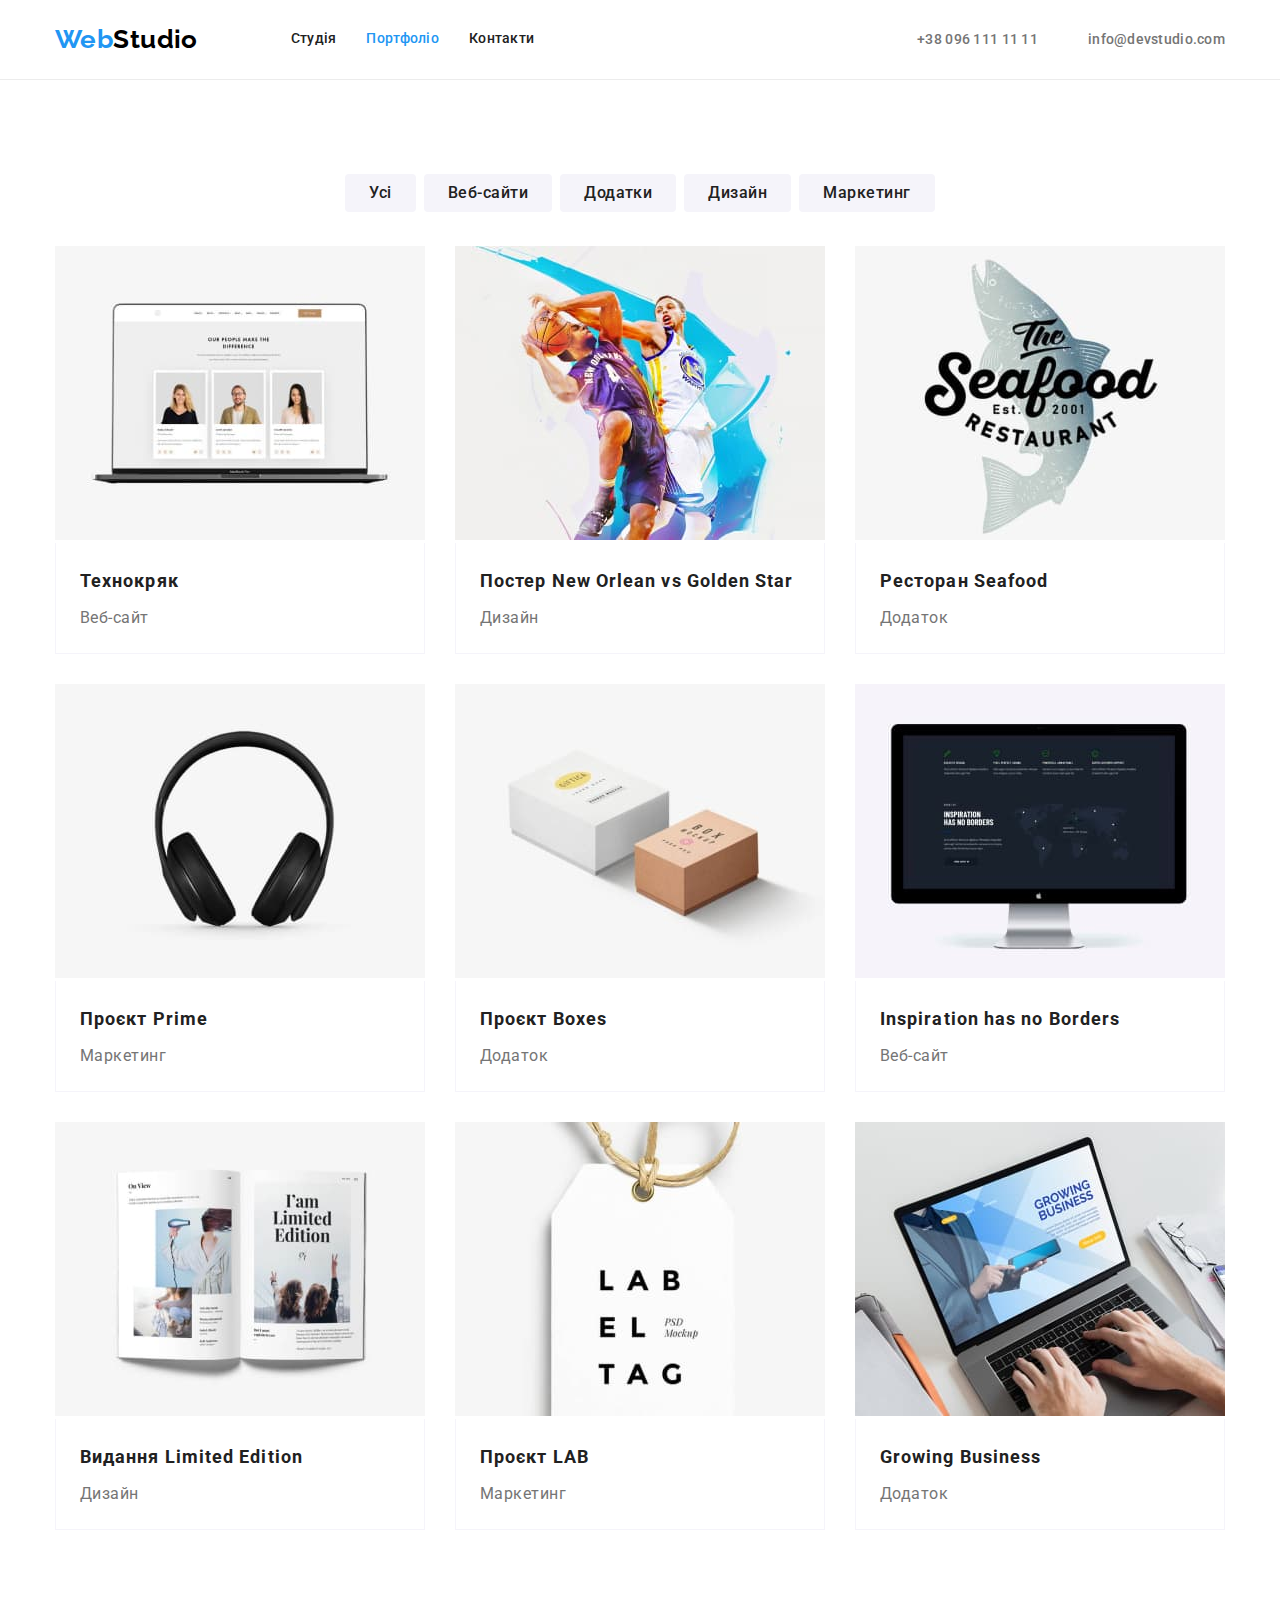
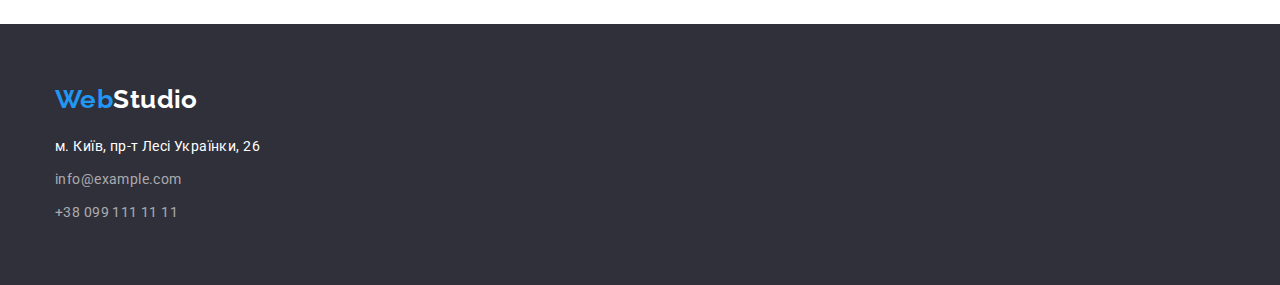
==== commit 56f0e1f3: "дз 3" ====
--- a/portfolio.html
+++ b/portfolio.html
@@ -28,10 +28,12 @@
           >
           <ul class="header-box list">
             <li class="box-item">
-              <a class="item-link current link" href="./index.html">Студія</a>
+              <a class="item-link link" href="./index.html">Студія</a>
             </li>
             <li class="box-item">
-              <a class="item-link link" href="./portfolio.html">Портфоліо</a>
+              <a class="item-link current link" href="./portfolio.html"
+                >Портфоліо</a
+              >
             </li>
             <li class="box-item">
               <a class="item-link link" href="x">Контакти</a>
@@ -58,158 +60,183 @@
 
     <!--MAIN-->
     <main class="main-page">
-      <section class="page-content">
-        <!--Цей заголовок буде видаленний-->
-        <h1 class="visually-hidden">Портфоліо робіт</h1>
-        <ul class="content list">
-          <li class="content-item">
-            <button class="content-link current" type="button">Усі</button>
-          </li>
-          <li class="content-item">
-            <button class="content-link link" type="button">Веб-сайти</button>
-          </li>
-          <li class="content-item">
-            <button class="content-link link" type="button">Додатки</button>
-          </li>
-          <li class="content-item">
-            <button class="content-link link" type="button">Дизайн</button>
-          </li>
-          <li class="content-item">
-            <button class="content-link link" type="button">Маркетинг</button>
-          </li>
-        </ul>
-
-        <ul class="list-inner list">
-          <li>
-            <img
-              class="inner-img"
-              src="./img /img.jpg"
-              alt="Техно кряк"
-              width="370"
-              height="294"
-            />
-            <h2 class="inner-title">Технокряк</h2>
-            <p class="inner-text">Веб-сайт</p>
-          </li>
-          <li>
-            <img
-              class="inner-img"
-              src="./img /imgbascet.jpg"
-              alt="Баскетбол"
-              width="370"
-              height="294"
-            />
-            <h2 class="inner-title">Постер New Orlean vs Golden Star</h2>
-            <p class="inner-text">Дизайн</p>
-          </li>
-          <li>
-            <img
-              class="inner-img"
-              src="./img /imgsea.jpg"
-              alt="Ресторан"
-              width="370"
-              height="294"
-            />
-            <h2 class="inner-title">Ресторан Seafood</h2>
-            <p class="inner-text">Додаток</p>
-          </li>
-          <li>
-            <img
-              class="inner-img"
-              src="./img /handsfree.jpg"
-              alt="Навушникі"
-              width="370"
-              height="294"
-            />
-            <h2 class="inner-title">Проєкт Prime</h2>
-            <p class="inner-text">Маркетинг</p>
-          </li>
-          <li>
-            <img
-              class="inner-img"
-              src="./img /imgbox.jpg"
-              alt="Коробки"
-              width="370"
-              height="294"
-            />
-            <h2 class="inner-title">Проєкт Boxes</h2>
-            <p class="inner-text">Додаток</p>
-          </li>
-          <li>
-            <img
-              class="inner-img"
-              src="./img /imgtv.jpg"
-              alt="Монітор"
-              width="370"
-              height="294"
-            />
-            <h2 class="inner-title">Inspiration has no Borders</h2>
-            <p class="inner-text">Веб-сайт</p>
-          </li>
-          <li>
-            <img
-              class="inner-img"
-              src="./img /imgbook.jpg"
-              alt="Книга"
-              width="370"
-              height="294"
-            />
-            <h2 class="inner-title">Видання Limited Edition</h2>
-            <p class="inner-text">Дизайн</p>
-          </li>
-          <li>
-            <img
-              class="inner-img"
-              src="./img /imgblank.jpg"
-              alt="Лейба"
-              width="370"
-              height="294"
-            />
-            <h2 class="inner-title">Проєкт LAB</h2>
-            <p class="inner-text">Маркетинг</p>
-          </li>
-          <li>
-            <img
-              class="inner-img"
-              src="./img /imgnotbook.jpg"
-              alt="Ноутбук"
-              width="370"
-              height="294"
-            />
-            <h2 class="inner-title">Growing Business</h2>
-            <p class="inner-text">Додаток</p>
-          </li>
-        </ul>
+      <section class="section page-content">
+        <div class="container">
+          <!-- ------------------------Секція кнопок ----------------------------->
+
+          <h1 class="visually-hidden">Портфоліо робіт</h1>
+
+          <ul class="content list">
+            <li class="content-item">
+              <button class="content-link main-text" type="button">Усі</button>
+            </li>
+            <li class="content-item">
+              <button class="content-link link" type="button">Веб-сайти</button>
+            </li>
+            <li class="content-item">
+              <button class="content-link link" type="button">Додатки</button>
+            </li>
+            <li class="content-item">
+              <button class="content-link link" type="button">Дизайн</button>
+            </li>
+            <li class="content-item">
+              <button class="content-link link" type="button">Маркетинг</button>
+            </li>
+          </ul>
+
+          <ul class="list-inner list">
+            <li class="portfolio-box">
+              <img
+                class="inner-img"
+                src="./img /img.jpg"
+                alt="Техно кряк"
+                width="370"
+                height="294"
+              />
+              <div class="discription-list">
+                <h2 class="inner-title">Технокряк</h2>
+                <p class="inner-text">Веб-сайт</p>
+              </div>
+            </li>
+            <li class="portfolio-box">
+              <img
+                class="inner-img"
+                src="./img /imgbascet.jpg"
+                alt="Баскетбол"
+                width="370"
+                height="294"
+              />
+              <div class="discription-list">
+                <h2 class="inner-title">Постер New Orlean vs Golden Star</h2>
+                <p class="inner-text">Дизайн</p>
+              </div>
+            </li>
+            <li class="portfolio-box">
+              <img
+                class="inner-img"
+                src="./img /imgsea.jpg"
+                alt="Ресторан"
+                width="370"
+                height="294"
+              />
+              <div class="discription-list">
+                <h2 class="inner-title">Ресторан Seafood</h2>
+                <p class="inner-text">Додаток</p>
+              </div>
+            </li>
+            <li class="portfolio-box">
+              <img
+                class="inner-img"
+                src="./img /handsfree.jpg"
+                alt="Навушникі"
+                width="370"
+                height="294"
+              />
+              <div class="discription-list">
+                <h2 class="inner-title">Проєкт Prime</h2>
+                <p class="inner-text">Маркетинг</p>
+              </div>
+            </li>
+            <li class="portfolio-box">
+              <img
+                class="inner-img"
+                src="./img /imgbox.jpg"
+                alt="Коробки"
+                width="370"
+                height="294"
+              />
+              <div class="discription-list">
+                <h2 class="inner-title">Проєкт Boxes</h2>
+                <p class="inner-text">Додаток</p>
+              </div>
+            </li>
+            <li class="portfolio-box">
+              <img
+                class="inner-img"
+                src="./img /imgtv.jpg"
+                alt="Монітор"
+                width="370"
+                height="294"
+              />
+              <div class="discription-list">
+                <h2 class="inner-title">Inspiration has no Borders</h2>
+                <p class="inner-text">Веб-сайт</p>
+              </div>
+            </li>
+            <li class="portfolio-box">
+              <img
+                class="inner-img"
+                src="./img /imgbook.jpg"
+                alt="Книга"
+                width="370"
+                height="294"
+              />
+              <div class="discription-list">
+                <h2 class="inner-title">Видання Limited Edition</h2>
+                <p class="inner-text">Дизайн</p>
+              </div>
+            </li>
+            <li class="portfolio-box">
+              <img
+                class="inner-img"
+                src="./img /imgblank.jpg"
+                alt="Лейба"
+                width="370"
+                height="294"
+              />
+              <div class="discription-list">
+                <h2 class="inner-title">Проєкт LAB</h2>
+                <p class="inner-text">Маркетинг</p>
+              </div>
+            </li>
+            <li class="portfolio-box">
+              <img
+                class="inner-img"
+                src="./img /imgnotbook.jpg"
+                alt="Ноутбук"
+                width="370"
+                height="294"
+              />
+              <div class="discription-list">
+                <h2 class="inner-title">Growing Business</h2>
+                <p class="inner-text">Додаток</p>
+              </div>
+            </li>
+          </ul>
+        </div>
       </section>
     </main>
     <!--FOOTER-->
     <footer class="footer">
-      <a class="footer-link link" href="x"
-        ><span class="text-list">Web</span>Studio</a
-      >
-      <address class="adress-page">
-        <ul class="page-box list">
-          <li class="box-list">
-            <a
-              class="box-link link"
-              href="r-pagehttps://goo.gl/maps/kPVRU7UFDcs5jLM89"
-              target="_blank"
-              rel="noopener noreferrer"
-              >м. Київ, пр-т Лесі Українки, 26</a
-            >
-          </li>
-          <li class="list-mail">
-            <a class="link-mail link" href="mailto:info@example.com"
-              >info@example.com</a
-            >
-          </li>
-          <li class="list-tel">
-            <a class="link-tel link" href="tel:+380991111111"
-              >+38 099 111 11 11</a
-            >
-          </li>
-        </ul>
-      </address>
+      <div class="container">
+        <a class="footer-link link" href="x"
+          ><span class="text-list">Web</span>Studio</a
+        >
+
+        <address class="adress-page">
+          <ul class="page-box list">
+            <li class="box-list">
+              <a
+                class="box-link link"
+                href="r-pagehttps://goo.gl/maps/kPVRU7UFDcs5jLM89"
+                target="_blank"
+                rel="noopener noreferrer"
+                >м. Київ, пр-т Лесі Українки, 26</a
+              >
+            </li>
+            <li class="box-list">
+              <a class="link-mail link" href="mailto:info@example.com"
+                >info@example.com</a
+              >
+            </li>
+            <li class="box-list">
+              <a class="link-tel link" href="tel:+380991111111"
+                >+38 099 111 11 11</a
+              >
+            </li>
+          </ul>
+        </address>
+      </div>
     </footer>
   </body>
 </html>
--- a/css/styles.css
+++ b/css/styles.css
@@ -14,6 +14,7 @@
   --hero-color: #2f303a;
   --color-section-command: #f5f4fa;
   --border-header: #ececec;
+  --border-color-portfolio: #f5f4fa;
 }
 /* html {
   box-sizing: border-box;
@@ -195,9 +196,10 @@
 .main-title {
   margin-left: auto;
   margin-right: auto;
-  margin-top: 0;
+  margin-top: 200px;
   margin-bottom: 30px;
 
+  max-width: 696px;
   font-weight: 900;
   font-size: 44px;
   line-height: 1.36;
@@ -220,6 +222,7 @@
   font-size: 16px;
   line-height: 1.87;
   letter-spacing: 0.06em;
+  min-width: 216px;
 
   cursor: pointer;
   color: var(--white-text-color);
@@ -238,6 +241,7 @@
 
 .container-item {
   display: flex;
+  margin-top: 94px;
 }
 
 .item-lists:not(:last-child) {
@@ -394,13 +398,29 @@
 
 /* ------------------------Main --------------------------------------------*/
 
+.content {
+  display: flex;
+  justify-content: center;
+  align-items: center;
+  gap: 8px;
+  margin-bottom: 34px;
+}
+
 .content-link {
+  padding: 6px 24px 6px 24px;
+
   font-family: 'Roboto';
   font-style: normal;
   font-weight: 500;
   font-size: 16px;
   line-height: 1.63;
-
+  text-align: center;
+  letter-spacing: 0.03em;
+  max-height: 38px;
+
+  background: var(--border-color-portfolio);
+  border: transparent;
+  border-radius: 4px;
   color: var(--primary-text-color);
 }
 
@@ -416,11 +436,20 @@
 
 /* -------------Section Перелік-------------------- */
 
+.list-inner {
+  display: flex;
+  flex-wrap: wrap;
+  gap: 30px;
+}
+
 .inner-title {
+  margin-bottom: 4px;
+
   font-weight: 700;
   font-size: 18px;
   line-height: 2;
   letter-spacing: 0.06em;
+  color: var(--primary-text-color);
 }
 
 .inner-text {
@@ -429,3 +458,9 @@
   letter-spacing: 0.03em;
   color: var(--title-text-color);
 }
+
+.discription-list {
+  border: 1px solid var(--border-color-portfolio);
+  padding: 20px 24px;
+  border-top: 0;
+}
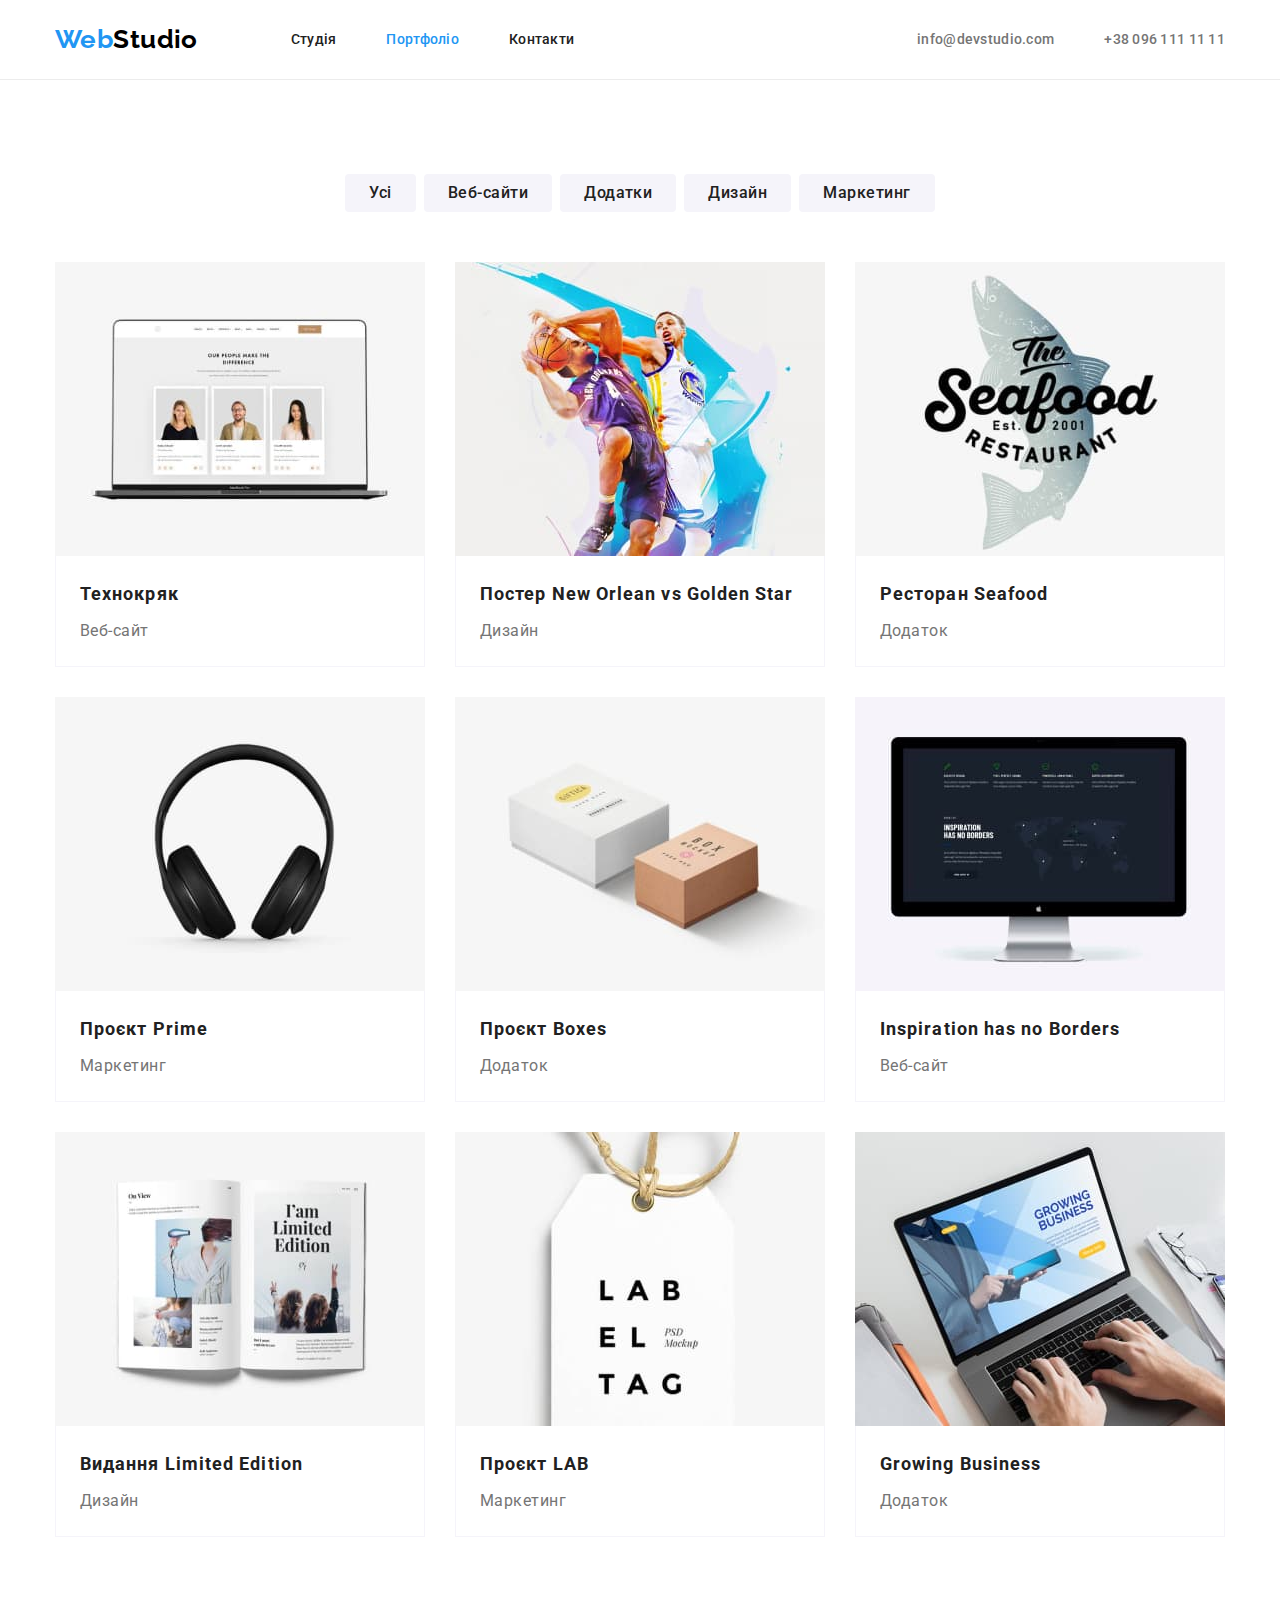
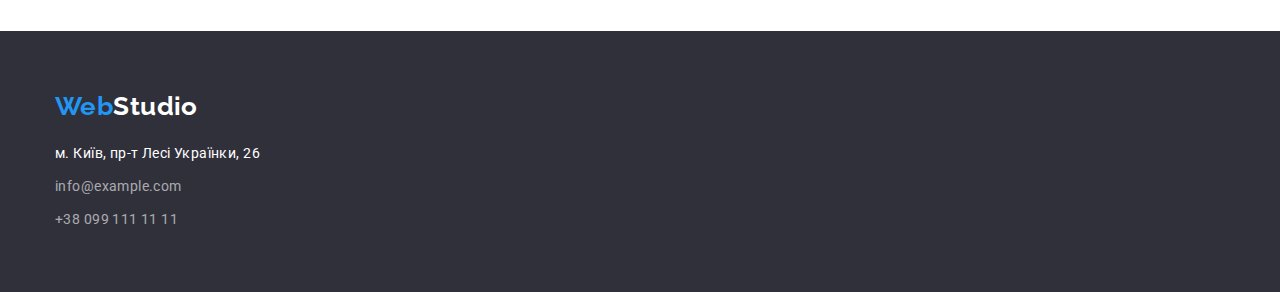
==== commit a7554198: "виправив деякі недоліки" ====
--- a/portfolio.html
+++ b/portfolio.html
@@ -23,17 +23,13 @@
     <header class="header">
       <div class="container header-container">
         <nav class="main-nav">
-          <a class="header-text link" href="x"
-            ><span class="text-link">Web</span>Studio</a
-          >
+          <a class="header-text link" href="x"><span class="text-link">Web</span>Studio</a>
           <ul class="header-box list">
             <li class="box-item">
               <a class="item-link link" href="./index.html">Студія</a>
             </li>
             <li class="box-item">
-              <a class="item-link current link" href="./portfolio.html"
-                >Портфоліо</a
-              >
+              <a class="item-link current link" href="./portfolio.html">Портфоліо</a>
             </li>
             <li class="box-item">
               <a class="item-link link" href="x">Контакти</a>
@@ -44,14 +40,10 @@
         <div class="header-contact">
           <ul class="header-list list">
             <li class="header-item">
-              <a class="list-link link" href="tel:+380961111111"
-                >+38 096 111 11 11</a
-              >
+              <a class="link-item link" href="mailto:info@devstudio.com">info@devstudio.com</a>
             </li>
             <li class="header-item">
-              <a class="link-item link" href="mailto:info@devstudio.com"
-                >info@devstudio.com</a
-              >
+              <a class="list-link link" href="tel:+380961111111">+38 096 111 11 11</a>
             </li>
           </ul>
         </div>
@@ -209,9 +201,7 @@
     <!--FOOTER-->
     <footer class="footer">
       <div class="container">
-        <a class="footer-link link" href="x"
-          ><span class="text-list">Web</span>Studio</a
-        >
+        <a class="footer-link link" href="x"><span class="text-list">Web</span>Studio</a>
 
         <address class="adress-page">
           <ul class="page-box list">
@@ -225,14 +215,10 @@
               >
             </li>
             <li class="box-list">
-              <a class="link-mail link" href="mailto:info@example.com"
-                >info@example.com</a
-              >
+              <a class="link-mail link" href="mailto:info@example.com">info@example.com</a>
             </li>
             <li class="box-list">
-              <a class="link-tel link" href="tel:+380991111111"
-                >+38 099 111 11 11</a
-              >
+              <a class="link-tel link" href="tel:+380991111111">+38 099 111 11 11</a>
             </li>
           </ul>
         </address>
--- a/css/styles.css
+++ b/css/styles.css
@@ -83,6 +83,12 @@
   padding-bottom: 94px;
 }
 
+img {
+  display: block;
+  max-width: 100%;
+  height: auto;
+}
+
 /*----------------------HEADER-------------------------------------*/
 
 .header {
@@ -100,12 +106,13 @@
 }
 
 .header-text {
-  margin: 24px 93px 24px 0;
+  padding: 24px 0;
+  margin-right: 93px;
 }
 
 .header-box {
   display: flex;
-  gap: 30px;
+  gap: 50px;
 }
 
 .header-text {
@@ -120,10 +127,9 @@
 .text-link {
   color: var(--acent-color);
 }
-.box-item {
-}
 
 .item-link {
+  padding: 32px 0;
   font-style: normal;
   font-weight: 500;
   line-height: 1.14;
@@ -156,29 +162,23 @@
   font-weight: 500;
   line-height: 1.14;
   letter-spacing: 0.02em;
-  color: var(--acent-color);
-}
-
-.list-link {
-  font-style: normal;
-  font-weight: 500;
-
-  line-height: 1.14;
-  letter-spacing: 0.02em;
-  color: var(--title-text-color);
-}
-
-.list-link:hover,
-.list-link:focus {
-  color: var(--acent-color);
-}
-
+
+  color: var(--acent-color);
+}
+
+.list-link,
 .link-item {
   font-style: normal;
   font-weight: 500;
   line-height: 1.14;
   letter-spacing: 0.02em;
+
   color: var(--title-text-color);
+}
+
+.list-link:hover,
+.list-link:focus {
+  color: var(--acent-color);
 }
 
 .link-item:hover,
@@ -187,16 +187,17 @@
 }
 
 /* ------------Main hero ------------------*/
-.main {
-}
-.hero {
+
+.section-hero {
+  padding-top: 200px;
+  padding-bottom: 200px;
+
   background-color: var(--hero-color);
 }
 
 .main-title {
   margin-left: auto;
   margin-right: auto;
-  margin-top: 200px;
   margin-bottom: 30px;
 
   max-width: 696px;
@@ -214,7 +215,6 @@
   display: block;
   margin-left: auto;
   margin-right: auto;
-  margin-bottom: 200px;
   padding: 10px 32px;
 
   font-style: normal;
@@ -229,6 +229,7 @@
   background: var(--acent-color);
   box-shadow: 0px 4px 4px rgba(0, 0, 0, 0.15);
   border-radius: 4px;
+  border: none;
 }
 
 .main-btn:hover,
@@ -241,7 +242,6 @@
 
 .container-item {
   display: flex;
-  margin-top: 94px;
 }
 
 .item-lists:not(:last-child) {
@@ -249,7 +249,7 @@
 }
 
 .container-subtitle {
-  padding-bottom: 10px;
+  margin-bottom: 10px;
 
   font-weight: 700;
   font-size: 14px;
@@ -260,8 +260,6 @@
 }
 
 .container-text {
-  padding-bottom: 118px;
-
   font-weight: 400;
   line-height: 1.71;
   letter-spacing: 0.03em;
@@ -269,6 +267,9 @@
 }
 
 /* ---------Section Чим займаємось------------ */
+.box {
+  padding-top: 0;
+}
 
 .box-title {
   text-align: center;
@@ -280,9 +281,8 @@
   letter-spacing: 0.03em;
 }
 
-.box-item {
-  display: flex;
-  justify-content: space-between;
+.box-items {
+  display: flex;
 }
 .section-images:not(:last-child) {
   margin-right: 30px;
@@ -313,8 +313,16 @@
   justify-content: space-between;
 }
 
+.command-main {
+  padding-top: 30px;
+  padding-bottom: 30px;
+  background: #ffffff;
+  box-shadow: 0px 1px 3px rgba(0, 0, 0, 0.12), 0px 1px 1px rgba(0, 0, 0, 0.14),
+    0px 2px 1px rgba(0, 0, 0, 0.2);
+  border-radius: 0px 0px 4px 4px;
+}
+
 .list-subtitle {
-  margin-top: 30px;
   margin-bottom: 10px;
   text-align: center;
 
@@ -325,8 +333,6 @@
 }
 
 .list-text {
-  margin-top: 10px;
-  margin-bottom: 30px;
   text-align: center;
 
   font-size: 16px;
@@ -357,10 +363,10 @@
 }
 
 .adress-page {
+  margin-top: 20px;
 }
 
 .page-box {
-  margin-top: 20px;
 }
 
 .box-list:not(:last-child) {
@@ -403,7 +409,7 @@
   justify-content: center;
   align-items: center;
   gap: 8px;
-  margin-bottom: 34px;
+  margin-bottom: 50px;
 }
 
 .content-link {
